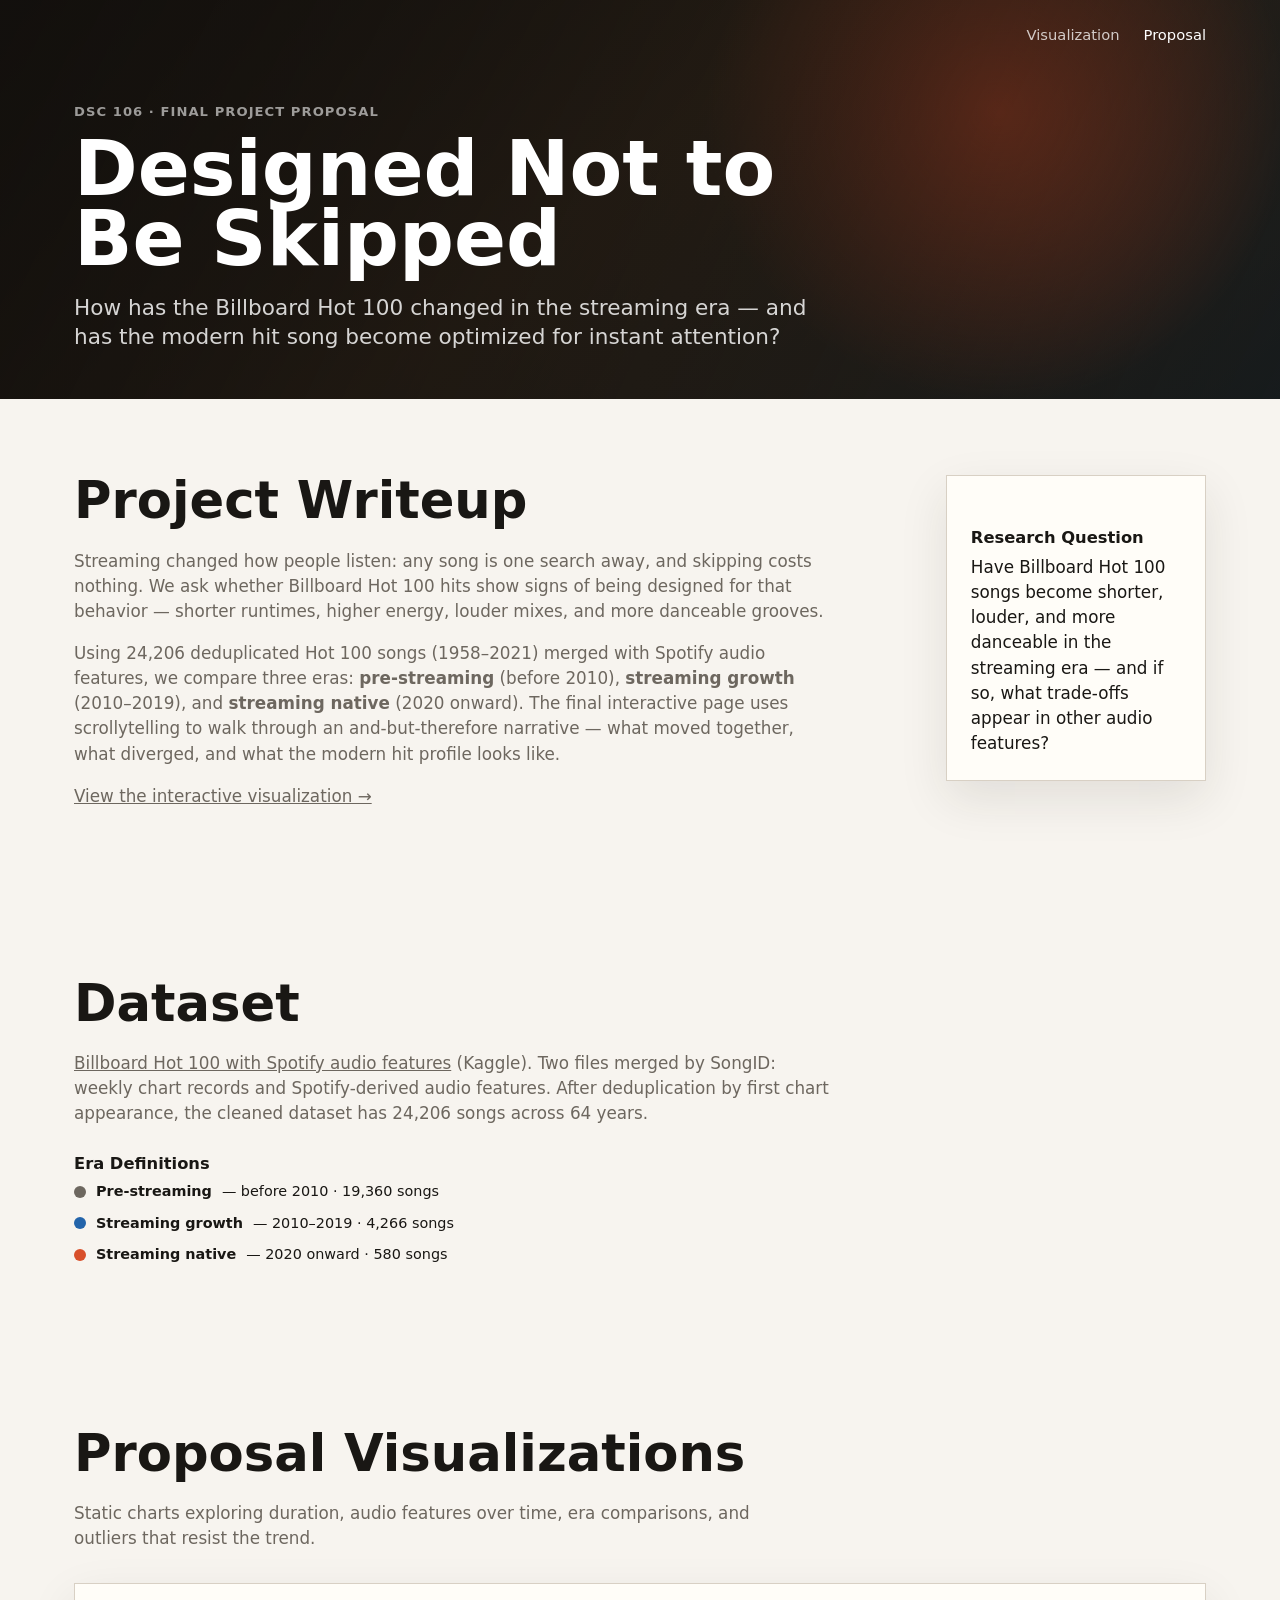
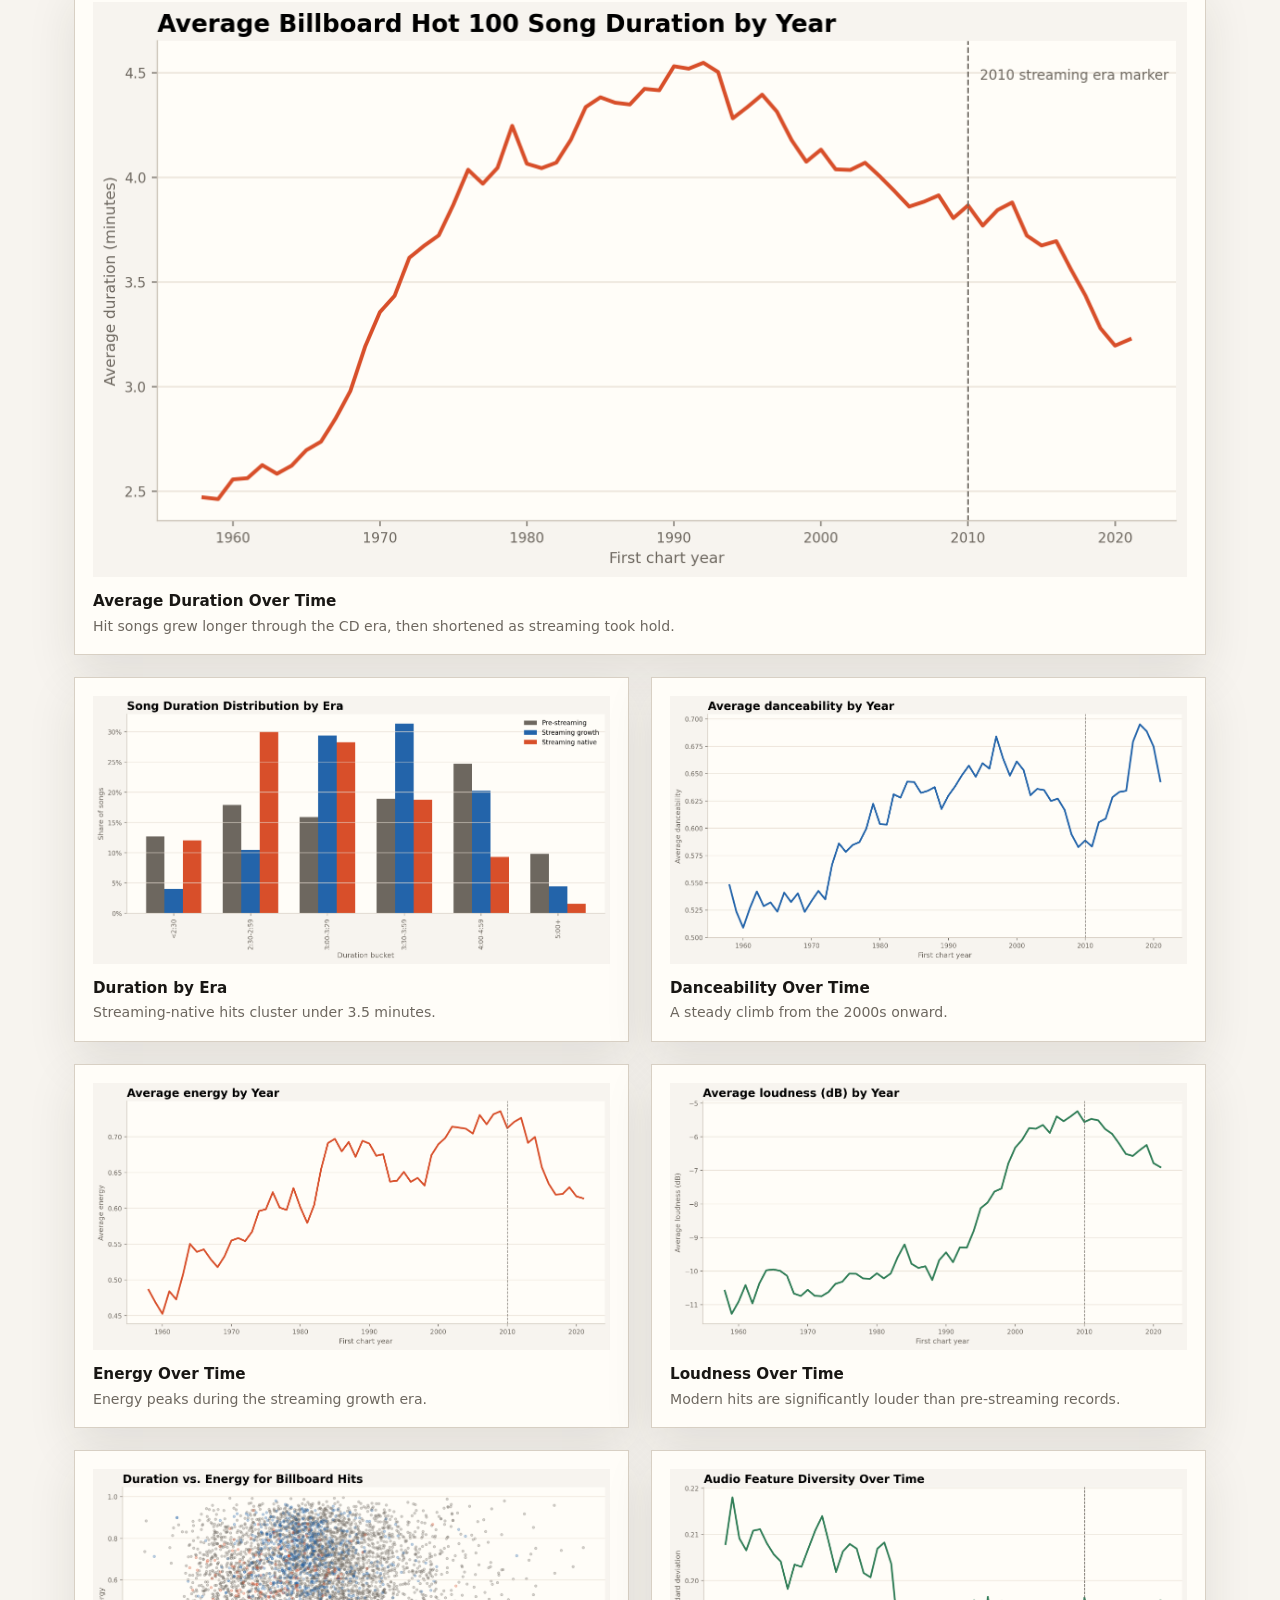
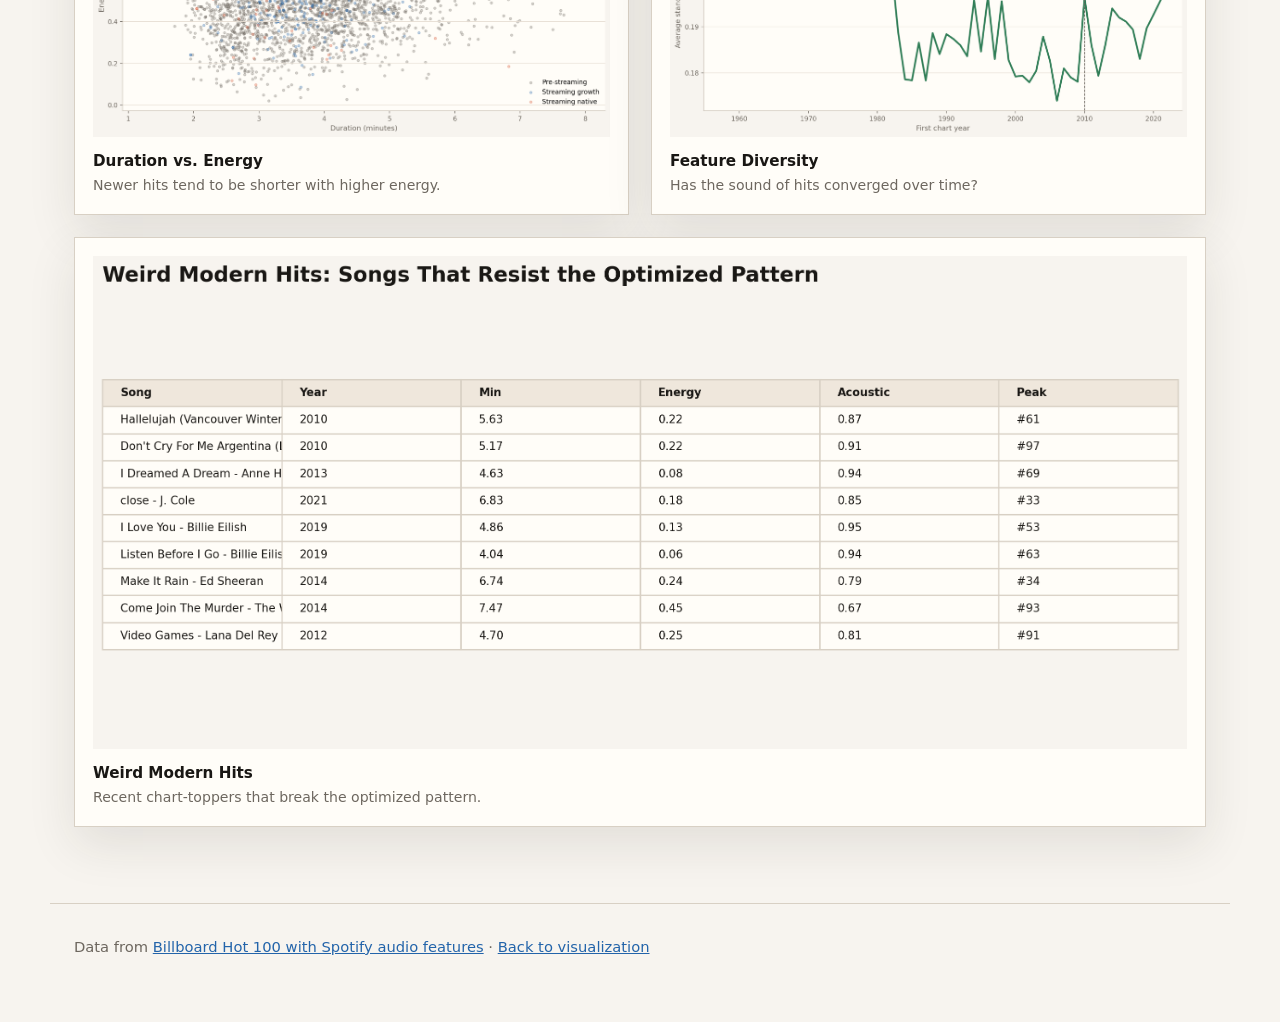
==== proposal.html @ 33136506 "prototype visualization" ====
<!DOCTYPE html>
<html lang="en">
  <head>
    <meta charset="UTF-8" />
    <meta name="viewport" content="width=device-width, initial-scale=1.0" />
    <title>Project Proposal · Designed Not to Be Skipped</title>
    <link rel="stylesheet" href="style.css" />
  </head>
  <body>
    <header class="hero hero-compact">
      <nav>
        <a href="index.html">Visualization</a>
        <a href="proposal.html" class="nav-active">Proposal</a>
      </nav>
      <section class="hero-grid hero-grid-compact">
        <div>
          <p class="eyebrow">DSC 106 · Final Project Proposal</p>
          <h1>Designed Not to Be Skipped</h1>
          <p class="lede">
            How has the Billboard Hot 100 changed in the streaming era — and
            has the modern hit song become optimized for instant attention?
          </p>
        </div>
      </section>
    </header>

    <main>
      <section class="section proposal-section">
        <div class="section-copy">
          <h2>Project Writeup</h2>
          <p>
            Streaming changed how people listen: any song is one search away, and
            skipping costs nothing. We ask whether Billboard Hot 100 hits show
            signs of being designed for that behavior — shorter runtimes, higher
            energy, louder mixes, and more danceable grooves.
          </p>
          <p>
            Using 24,206 deduplicated Hot 100 songs (1958–2021) merged with
            Spotify audio features, we compare three eras:
            <strong>pre-streaming</strong> (before 2010),
            <strong>streaming growth</strong> (2010–2019), and
            <strong>streaming native</strong> (2020 onward). The final
            interactive page uses scrollytelling to walk through an
            and-but-therefore narrative — what moved together, what diverged,
            and what the modern hit profile looks like.
          </p>
          <p>
            <a href="index.html">View the interactive visualization →</a>
          </p>
        </div>

        <aside class="question-box">
          <h3>Research Question</h3>
          <p>
            Have Billboard Hot 100 songs become shorter, louder, and more
            danceable in the streaming era — and if so, what trade-offs appear
            in other audio features?
          </p>
        </aside>
      </section>

      <section class="section proposal-section">
        <div class="section-copy">
          <h2>Dataset</h2>
          <p>
            <a
              href="https://www.kaggle.com/datasets/thedevastator/billboard-hot-100-audio-features"
              >Billboard Hot 100 with Spotify audio features</a
            >
            (Kaggle). Two files merged by SongID: weekly chart records and
            Spotify-derived audio features. After deduplication by first chart
            appearance, the cleaned dataset has 24,206 songs across 64 years.
          </p>

          <h3>Era Definitions</h3>
          <ul class="era-list">
            <li>
              <span class="era-dot pre"></span>
              <strong>Pre-streaming</strong> — before 2010 · 19,360 songs
            </li>
            <li>
              <span class="era-dot growth"></span>
              <strong>Streaming growth</strong> — 2010–2019 · 4,266 songs
            </li>
            <li>
              <span class="era-dot native"></span>
              <strong>Streaming native</strong> — 2020 onward · 580 songs
            </li>
          </ul>
        </div>
      </section>

      <section class="section visual-section">
        <div class="section-intro">
          <h2>Proposal Visualizations</h2>
          <p>
            Static charts exploring duration, audio features over time, era
            comparisons, and outliers that resist the trend.
          </p>
        </div>

        <div class="static-chart-grid">
          <figure class="static-chart wide">
            <img src="charts/01_duration_timeline.png" alt="Average song duration over time" />
            <figcaption>
              <strong>Average Duration Over Time</strong>
              Hit songs grew longer through the CD era, then shortened as streaming took hold.
            </figcaption>
          </figure>

          <figure class="static-chart">
            <img src="charts/02_duration_distribution_by_era.png" alt="Duration distribution by era" />
            <figcaption>
              <strong>Duration by Era</strong>
              Streaming-native hits cluster under 3.5 minutes.
            </figcaption>
          </figure>

          <figure class="static-chart">
            <img src="charts/03_danceability_over_time.png" alt="Danceability over time" />
            <figcaption>
              <strong>Danceability Over Time</strong>
              A steady climb from the 2000s onward.
            </figcaption>
          </figure>

          <figure class="static-chart">
            <img src="charts/04_energy_over_time.png" alt="Energy over time" />
            <figcaption>
              <strong>Energy Over Time</strong>
              Energy peaks during the streaming growth era.
            </figcaption>
          </figure>

          <figure class="static-chart">
            <img src="charts/05_loudness_over_time.png" alt="Loudness over time" />
            <figcaption>
              <strong>Loudness Over Time</strong>
              Modern hits are significantly louder than pre-streaming records.
            </figcaption>
          </figure>

          <figure class="static-chart">
            <img src="charts/06_duration_vs_energy.png" alt="Duration vs energy scatter" />
            <figcaption>
              <strong>Duration vs. Energy</strong>
              Newer hits tend to be shorter with higher energy.
            </figcaption>
          </figure>

          <figure class="static-chart">
            <img src="charts/07_feature_diversity_over_time.png" alt="Feature diversity over time" />
            <figcaption>
              <strong>Feature Diversity</strong>
              Has the sound of hits converged over time?
            </figcaption>
          </figure>

          <figure class="static-chart wide">
            <img src="charts/08_weird_modern_hits_table.png" alt="Outlier modern hits" />
            <figcaption>
              <strong>Weird Modern Hits</strong>
              Recent chart-toppers that break the optimized pattern.
            </figcaption>
          </figure>
        </div>
      </section>
    </main>

    <footer class="site-footer">
      <p>
        Data from
        <a
          href="https://www.kaggle.com/datasets/thedevastator/billboard-hot-100-audio-features"
          >Billboard Hot 100 with Spotify audio features</a
        >
        · <a href="index.html">Back to visualization</a>
      </p>
    </footer>
  </body>
</html>
---- style.css ----
:root {
  --bg: #f7f4ef;
  --ink: #191714;
  --muted: #6d675f;
  --line: #d8d0c4;
  --panel: #fffdf8;
  --accent: #d84f2a;
  --blue: #2364aa;
  --green: #2f7d56;
  --gold: #b57912;
  --shadow: 0 18px 45px rgba(42, 35, 27, 0.1);
}

* {
  box-sizing: border-box;
}

body {
  margin: 0;
  overflow-x: hidden;
  background: var(--bg);
  color: var(--ink);
  font-family: Inter, ui-sans-serif, system-ui, -apple-system, BlinkMacSystemFont,
    "Segoe UI", sans-serif;
  line-height: 1.5;
}

a {
  color: inherit;
}

nav {
  display: flex;
  justify-content: flex-end;
  gap: 24px;
  max-width: 1180px;
  margin: 0 auto 56px;
  padding: 24px 24px 0;
  color: rgba(255, 255, 255, 0.76);
  font-size: 0.92rem;
}

nav a {
  text-decoration: none;
  transition: color 0.15s;
}

nav a:hover,
nav a.nav-active {
  color: white;
}

.hero {
  min-height: 760px;
  color: white;
  background:
    linear-gradient(115deg, rgba(18, 15, 12, 0.92), rgba(18, 15, 12, 0.46)),
    radial-gradient(circle at 78% 28%, rgba(216, 79, 42, 0.82), transparent 28%),
    linear-gradient(140deg, #191714 0%, #443321 47%, #1a252a 100%);
}

.hero-grid {
  display: grid;
  grid-template-columns: minmax(0, 1.25fr) minmax(280px, 0.55fr);
  gap: 48px;
  align-items: end;
  max-width: 1180px;
  margin: 0 auto;
  padding: 0 24px 64px;
}

.hero-grid > *,
.section > *,
.chart-card,
.section-copy {
  min-width: 0;
}

h1,
h2,
h3,
p {
  margin-top: 0;
}

h1 {
  max-width: 860px;
  margin-bottom: 28px;
  font-size: clamp(3.4rem, 8.2vw, 7.7rem);
  line-height: 0.92;
  letter-spacing: 0;
  overflow-wrap: break-word;
}

.lede {
  max-width: 760px;
  margin-bottom: 0;
  color: rgba(255, 255, 255, 0.82);
  font-size: clamp(1.25rem, 2vw, 1.7rem);
  line-height: 1.35;
}

.stat-panel {
  display: grid;
  gap: 18px;
  padding: 24px;
  border: 1px solid rgba(255, 255, 255, 0.18);
  background: rgba(255, 255, 255, 0.08);
  box-shadow: 0 20px 70px rgba(0, 0, 0, 0.22);
  backdrop-filter: blur(14px);
}

.stat-panel div {
  display: grid;
  gap: 2px;
  padding-bottom: 16px;
  border-bottom: 1px solid rgba(255, 255, 255, 0.16);
}

.stat-panel div:last-child {
  padding-bottom: 0;
  border-bottom: 0;
}

.stat-panel strong {
  font-size: 1.65rem;
  line-height: 1;
}

.stat-panel span {
  color: rgba(255, 255, 255, 0.72);
  font-size: 0.9rem;
}

.hero-compact {
  min-height: auto;
}

.hero-grid-compact {
  padding-bottom: 48px;
}

.eyebrow {
  margin-bottom: 12px;
  color: rgba(255, 255, 255, 0.58);
  font-size: 0.82rem;
  font-weight: 600;
  letter-spacing: 0.08em;
  text-transform: uppercase;
}

.hero-compact h1 {
  font-size: clamp(2.6rem, 6vw, 4.8rem);
  margin-bottom: 18px;
}

.hero-compact .lede {
  font-size: clamp(1.05rem, 1.8vw, 1.35rem);
}

.explore-section {
  max-width: 1180px;
  margin: -32px auto 0;
  padding: 0 24px 64px;
  position: relative;
  z-index: 2;
}

/* ── Scrollytelling layout ── */

.scrolly {
  display: grid;
  grid-template-columns: minmax(260px, 0.62fr) minmax(480px, 1.38fr);
  gap: 40px;
  max-width: 1360px;
  margin: -24px auto 0;
  padding: 0 24px 80px;
  position: relative;
  z-index: 2;
}

.scrolly-graphic {
  position: relative;
}

.sticky-inner {
  position: sticky;
  top: 24px;
}

.scrolly-steps {
  display: flex;
  flex-direction: column;
  gap: 0;
  padding: 12vh 0 40vh;
}

.step {
  min-height: 72vh;
  padding: 32px 0 48px;
  opacity: 0.38;
  transition: opacity 0.35s ease;
}

.step.is-active {
  opacity: 1;
}

.step h2 {
  margin-bottom: 16px;
  font-size: clamp(1.6rem, 3vw, 2.4rem);
  line-height: 1.08;
}

.step p {
  max-width: 520px;
  margin: 0;
  color: var(--muted);
  font-size: 1.05rem;
  line-height: 1.55;
}

.step p strong {
  color: var(--ink);
}

.native-profile {
  margin-top: 16px;
}

.ideal-song {
  margin-top: 12px;
  padding: 18px 18px 16px;
  border: 1px solid var(--line);
  background: var(--panel);
  box-shadow: var(--shadow);
  align-self: center;
}

.ideal-title {
  margin: 0 0 4px;
  color: var(--ink);
  font-size: 1.05rem;
  font-weight: 800;
}

.ideal-subtitle,
.ideal-note {
  margin: 0 0 10px;
  color: var(--muted);
  font-size: 0.86rem;
  line-height: 1.35;
}

.ideal-note {
  margin-top: 10px;
  margin-bottom: 0;
}

.ideal-dl {
  margin: 0;
  display: grid;
  grid-template-columns: 1fr;
  gap: 8px;
  font-size: 0.92rem;
}

.ideal-dl > div {
  display: flex;
  justify-content: space-between;
  gap: 8px;
  padding: 10px 12px;
  border: 1px solid rgba(216, 208, 196, 0.75);
  background: rgba(255, 255, 255, 0.7);
}

.ideal-dl dt {
  color: var(--muted);
  font-weight: 700;
}

.ideal-dl dd {
  margin: 0;
  color: var(--ink);
  font-variant-numeric: tabular-nums;
  font-weight: 800;
}

.native-songline strong {
  color: var(--ink);
}

.native-profile-meta {
  margin: 0 0 10px;
  font-size: 0.82rem;
  color: var(--muted);
}

.native-profile-grid {
  display: grid;
  grid-template-columns: repeat(2, minmax(0, 1fr));
  gap: 10px;
}

.era-toggle {
  display: flex;
  flex-wrap: wrap;
  gap: 8px;
  margin-top: 12px;
}

.era-pill {
  padding: 6px 12px;
  border: 1px solid var(--line);
  border-radius: 999px;
  background: white;
  color: var(--muted);
  font: inherit;
  font-size: 0.8rem;
  cursor: pointer;
  transition: background 0.15s, color 0.15s, border-color 0.15s;
}

.era-pill:hover {
  border-color: var(--ink);
  color: var(--ink);
}

.era-pill.active {
  background: var(--ink);
  border-color: var(--ink);
  color: white;
}

.native-card {
  padding: 10px;
  border: 1px solid var(--line);
  background: var(--panel);
}

.native-card h4 {
  margin: 0 0 6px;
  font-size: 0.86rem;
}

.native-rule {
  margin: 0 0 6px;
  font-size: 0.7rem;
  color: var(--muted);
  line-height: 1.3;
}

.native-bar-group {
  display: grid;
  gap: 6px;
  margin-top: 6px;
}

.native-scale-row {
  display: grid;
  grid-template-columns: 1fr;
  gap: 8px;
  align-items: center;
  margin-top: 6px;
}

.native-scale-track {
  display: flex;
  justify-content: space-between;
  gap: 10px;
  font-size: 0.66rem;
  color: var(--muted);
  font-variant-numeric: tabular-nums;
}

.native-scale-label {
  white-space: nowrap;
}

.native-bar-row {
  display: grid;
  grid-template-columns: 1fr;
  gap: 4px;
  align-items: center;
}

.native-bar-label {
  font-size: 0.68rem;
  color: var(--muted);
  line-height: 1.15;
}

.native-bar-track {
  position: relative;
  height: 7px;
  background: #ece5da;
}

.native-bar-track::before,
.native-bar-track::after {
  content: "";
  position: absolute;
  top: -2px;
  height: 11px;
  width: 1px;
  background: rgba(25, 23, 20, 0.18);
}

.native-bar-track::before {
  left: 50%;
}

.native-bar-track::after {
  left: 100%;
}

.native-bar-fill {
  height: 100%;
  background: var(--accent);
}

.native-bar-fill-baseline {
  background: var(--blue);
}

.native-story {
  margin: 10px 0 10px;
}

.native-songline {
  margin: 0 0 4px;
  color: var(--ink);
  font-size: 0.82rem;
  line-height: 1.25;
}

.native-metricline {
  margin: 0;
  color: var(--muted);
  font-size: 0.76rem;
  line-height: 1.35;
}

.native-metric {
  color: var(--ink);
  font-weight: 700;
  font-variant-numeric: tabular-nums;
}

.native-delta {
  margin-left: 6px;
  font-variant-numeric: tabular-nums;
}

.native-play {
  font-size: 0.74rem;
  color: var(--blue);
  text-decoration: none;
}

.native-play:hover {
  text-decoration: underline;
}

.step-link {
  display: inline-block;
  margin-top: 20px;
  color: var(--blue);
  font-size: 0.95rem;
  font-weight: 600;
  text-decoration: none;
}

.step-link:hover {
  text-decoration: underline;
}

.section.profile-section {
  /* Override the default 2-col .section layout: center everything */
  display: block !important;
  padding-top: 76px;
  padding-bottom: 76px;
}

.profile-section .section-copy {
  max-width: 980px;
  margin: 0 auto 18px;
}

.profile-panel {
  display: grid;
  gap: 14px;
  width: 100%;
  max-width: 980px;
  margin: 0 auto;
  grid-template-columns: minmax(0, 1.35fr) minmax(0, 0.65fr);
  align-items: start;
}

#native-profile .native-profile-grid {
  grid-template-columns: repeat(3, minmax(0, 1fr));
}

.profile-panel .step-link {
  margin-top: 8px;
}

.profile-panel .ideal-song {
  margin-top: 0;
}

.viz-body {
  display: grid;
  grid-template-columns: minmax(0, 1fr) minmax(148px, 200px);
  gap: 14px;
  align-items: start;
}

.viz-charts-stack {
  display: flex;
  flex-direction: column;
  gap: 10px;
  min-width: 0;
  padding: 4px 4px 4px 8px;
}

.viz-aside {
  display: flex;
  flex-direction: column;
  gap: 12px;
  padding-left: 14px;
  border-left: 1px solid var(--line);
}

.deeper-section {
  padding-top: 48px;
  border-top: 1px solid var(--line);
}

.proposal-section {
  display: block;
  padding-top: 48px;
  padding-bottom: 48px;
}

.proposal-section .section-copy {
  max-width: 760px;
}

.proposal-section h3 {
  margin-top: 28px;
}

.explore-layout {
  display: grid;
  grid-template-columns: minmax(240px, 0.34fr) minmax(0, 0.66fr);
  gap: 28px;
  align-items: start;
}

.explore-hints {
  padding: 28px 0 0;
}

.explore-hints h2 {
  margin-bottom: 18px;
  font-size: clamp(1.5rem, 2.5vw, 2rem);
}

.explore-hints ul {
  margin: 0 0 28px;
  padding-left: 1.1rem;
  color: var(--muted);
  font-size: 0.95rem;
}

.explore-hints li {
  margin-bottom: 12px;
}

.explore-hints li strong {
  color: var(--ink);
}

.era-legend {
  display: grid;
  gap: 14px;
}

.era-legend-item {
  display: flex;
  align-items: center;
  gap: 12px;
}

.era-legend-item strong {
  display: block;
  font-size: 0.88rem;
}

.era-legend-item span {
  color: var(--muted);
  font-size: 0.8rem;
}

.era-dot {
  flex-shrink: 0;
  width: 12px;
  height: 12px;
  border-radius: 50%;
}

.era-dot.pre {
  background: var(--muted);
}

.era-dot.growth {
  background: var(--blue);
}

.era-dot.native {
  background: var(--accent);
}

.hero-viz-card {
  padding: 16px 18px;
  background: var(--panel);
  border: 1px solid var(--line);
  box-shadow: var(--shadow);
}

.hero-viz-card .chart-heading {
  margin-bottom: 10px;
}

.hero-viz-card .chart-heading h3 {
  font-size: 1.05rem;
  margin-bottom: 2px;
}

.hero-viz-card .chart-heading p {
  margin: 0;
  text-align: left;
  max-width: none;
  font-size: 0.82rem;
}

.feature-pills {
  display: flex;
  flex-wrap: wrap;
  gap: 6px;
  margin-bottom: 10px;
}

.feature-pill,
.profile-feature-pill,
.era-filter {
  padding: 5px 11px;
  border: 1px solid var(--line);
  border-radius: 999px;
  background: white;
  color: var(--muted);
  font: inherit;
  font-size: 0.78rem;
  cursor: pointer;
  transition: background 0.15s, color 0.15s, border-color 0.15s;
}

.feature-pill:hover,
.profile-feature-pill:hover,
.era-filter:hover {
  border-color: var(--ink);
  color: var(--ink);
}

.feature-pill.active {
  background: var(--ink);
  border-color: var(--ink);
  color: white;
}

.profile-feature-pill.active {
  background: var(--ink);
  border-color: var(--ink);
  color: white;
}

.era-filter.active {
  background: var(--blue);
  border-color: var(--blue);
  color: white;
}

.chart-hero {
  width: 100%;
  height: 168px;
  min-height: 168px;
  overflow: hidden;
}

.chart-sparkline {
  width: 100%;
  height: 200px;
  min-height: 200px;
}

.chart-hero svg,
.chart-sparkline svg {
  display: block;
  overflow: visible;
}

.axis-label-y {
  font-size: 10px;
  fill: var(--muted);
}

.viz-caption {
  margin: 0;
  padding-top: 0;
  border-top: 0;
  color: var(--muted);
  font-size: 0.76rem;
  line-height: 1.45;
}

.era-legend-compact {
  display: flex;
  flex-direction: column;
  gap: 8px;
  margin-top: 0;
  padding-top: 12px;
  border-top: 1px solid var(--line);
}

.era-legend-compact .era-legend-item {
  gap: 8px;
}

.era-legend-compact .era-legend-item span {
  font-size: 0.68rem;
  line-height: 1.3;
  white-space: normal;
}

.section-intro {
  max-width: 680px;
  margin-bottom: 32px;
}

.section-intro p {
  color: var(--muted);
  font-size: 1.05rem;
}

.era-filter-row {
  display: flex;
  flex-wrap: wrap;
  gap: 8px;
  margin: -4px 0 8px;
}

.era-list {
  margin: 0;
  padding: 0;
  list-style: none;
  font-size: 0.9rem;
}

.era-list li {
  display: flex;
  align-items: center;
  gap: 10px;
  margin-bottom: 10px;
  color: var(--ink);
}

.static-chart-grid {
  display: grid;
  grid-template-columns: repeat(2, minmax(0, 1fr));
  gap: 22px;
  margin-top: 32px;
}

.static-chart {
  margin: 0;
  padding: 18px;
  background: var(--panel);
  border: 1px solid var(--line);
  box-shadow: var(--shadow);
}

.static-chart.wide {
  grid-column: 1 / -1;
}

.static-chart img {
  display: block;
  width: 100%;
  height: auto;
}

.static-chart figcaption {
  margin-top: 14px;
  color: var(--muted);
  font-size: 0.88rem;
  line-height: 1.4;
}

.static-chart figcaption strong {
  display: block;
  margin-bottom: 4px;
  color: var(--ink);
  font-size: 0.95rem;
}

.site-footer {
  max-width: 1180px;
  margin: 0 auto;
  padding: 32px 24px 64px;
  border-top: 1px solid var(--line);
  color: var(--muted);
  font-size: 0.92rem;
}

.site-footer p {
  margin: 0;
}

.site-footer a {
  color: var(--blue);
}

.section {
  display: grid;
  grid-template-columns: minmax(0, 0.76fr) minmax(240px, 0.24fr);
  gap: 48px;
  max-width: 1180px;
  margin: 0 auto;
  padding: 76px 24px;
}

.visual-section {
  display: block;
}

.section-copy {
  max-width: 820px;
}

h2 {
  margin-bottom: 22px;
  font-size: clamp(2rem, 4vw, 3.4rem);
  line-height: 1;
  letter-spacing: 0;
}

h3 {
  margin-bottom: 7px;
  font-size: 1.02rem;
  line-height: 1.2;
}

.section p {
  color: var(--muted);
  font-size: 1.05rem;
}

.question-box {
  align-self: start;
  padding: 24px;
  background: var(--panel);
  border: 1px solid var(--line);
  box-shadow: var(--shadow);
}

.question-box p {
  margin-bottom: 0;
  color: var(--ink);
}

.chart-grid {
  display: grid;
  grid-template-columns: repeat(2, minmax(0, 1fr));
  gap: 22px;
  margin-top: 32px;
}

.chart-card {
  min-width: 0;
  padding: 22px;
  background: var(--panel);
  border: 1px solid var(--line);
  box-shadow: var(--shadow);
}

.chart-card.wide {
  grid-column: 1 / -1;
}

.chart-heading {
  display: flex;
  justify-content: space-between;
  gap: 24px;
  margin-bottom: 16px;
}

.chart-heading p {
  max-width: 310px;
  margin-bottom: 0;
  color: var(--muted);
  font-size: 0.9rem;
  text-align: right;
}

.chart {
  width: 100%;
  min-height: 320px;
}

.control-row {
  display: flex;
  align-items: center;
  gap: 10px;
  margin: -4px 0 8px;
  color: var(--muted);
  font-size: 0.88rem;
}

select {
  padding: 6px 10px;
  border: 1px solid var(--line);
  border-radius: 4px;
  background: white;
  color: var(--ink);
  font: inherit;
}

.axis text {
  fill: var(--muted);
  font-size: 11px;
}

.axis path,
.axis line {
  stroke: #c9c0b4;
}

.grid line {
  stroke: #eee7dd;
}

.annotation {
  fill: var(--muted);
  font-size: 12px;
}

.outlier-list {
  display: grid;
  grid-template-columns: repeat(3, minmax(0, 1fr));
  gap: 12px;
}

.outlier {
  min-height: 132px;
  padding: 16px;
  border: 1px solid var(--line);
  background: #faf7f0;
}

.outlier strong {
  display: block;
  margin-bottom: 4px;
  font-size: 0.98rem;
  line-height: 1.25;
}

.outlier span {
  display: block;
  color: var(--muted);
  font-size: 0.86rem;
}

.outlier dl {
  display: grid;
  grid-template-columns: repeat(2, minmax(0, 1fr));
  gap: 4px 10px;
  margin: 14px 0 0;
  font-size: 0.78rem;
}

.outlier dt {
  color: var(--muted);
}

.outlier dd {
  margin: 0;
  text-align: right;
}

#tooltip {
  position: fixed;
  z-index: 20;
  max-width: 260px;
  padding: 10px 12px;
  pointer-events: none;
  opacity: 0;
  color: white;
  background: rgba(25, 23, 20, 0.94);
  font-size: 0.84rem;
  box-shadow: 0 12px 30px rgba(0, 0, 0, 0.18);
}

@media (max-width: 860px) {
  nav {
    justify-content: flex-start;
    margin-bottom: 52px;
  }

  .hero-grid,
  .section,
  .chart-grid,
  .explore-layout,
  .static-chart-grid,
  .scrolly {
    grid-template-columns: 1fr;
  }

  .profile-section {
    display: block;
  }

  .profile-panel {
    grid-template-columns: 1fr;
  }

  .viz-body {
    grid-template-columns: 1fr;
  }

  .viz-aside {
    padding-left: 0;
    border-left: 0;
    padding-top: 12px;
    border-top: 1px solid var(--line);
  }

  .chart-hero {
    height: 180px;
    min-height: 180px;
  }

  .chart-sparkline {
    height: 220px;
    min-height: 220px;
  }

  .era-legend-compact {
    flex-direction: row;
    flex-wrap: wrap;
    gap: 12px;
    padding-top: 0;
    border-top: 0;
  }

  .scrolly {
    margin-top: 0;
    padding-top: 32px;
  }

  .sticky-inner {
    position: relative;
    top: auto;
  }

  .scrolly-steps {
    padding: 0 0 24vh;
  }

  .step {
    min-height: auto;
    padding: 28px 0;
  }

  .native-profile-grid {
    grid-template-columns: 1fr;
  }

  .ideal-dl {
    grid-template-columns: 1fr;
  }

  .explore-section {
    margin-top: 0;
    padding-top: 32px;
  }

  .explore-hints {
    padding-top: 0;
  }

  .static-chart.wide {
    grid-column: auto;
  }

  .hero-grid {
    padding-bottom: 52px;
  }

  .chart-card.wide {
    grid-column: auto;
  }

  .chart-heading {
    display: block;
  }

  .chart-heading p {
    text-align: left;
  }

  .outlier-list {
    grid-template-columns: 1fr;
  }
}

@media (max-width: 520px) {
  nav {
    gap: 18px;
    padding-inline: 20px;
    font-size: 0.86rem;
  }

  .hero:not(.hero-compact) {
    min-height: 760px;
  }

  .hero-grid,
  .section {
    padding-inline: 20px;
  }

  h1 {
    font-size: clamp(2.45rem, 12vw, 3.1rem);
    line-height: 0.96;
    max-width: calc(100vw - 40px);
  }

  .lede {
    font-size: 1.14rem;
  }

  .stat-panel,
  .question-box,
  .chart-card {
    width: 100%;
    max-width: calc(100vw - 40px);
  }

  .section {
    gap: 28px;
    padding-block: 58px;
  }

  .section p {
    font-size: 1rem;
  }

  .chart {
    min-height: 280px;
  }
}
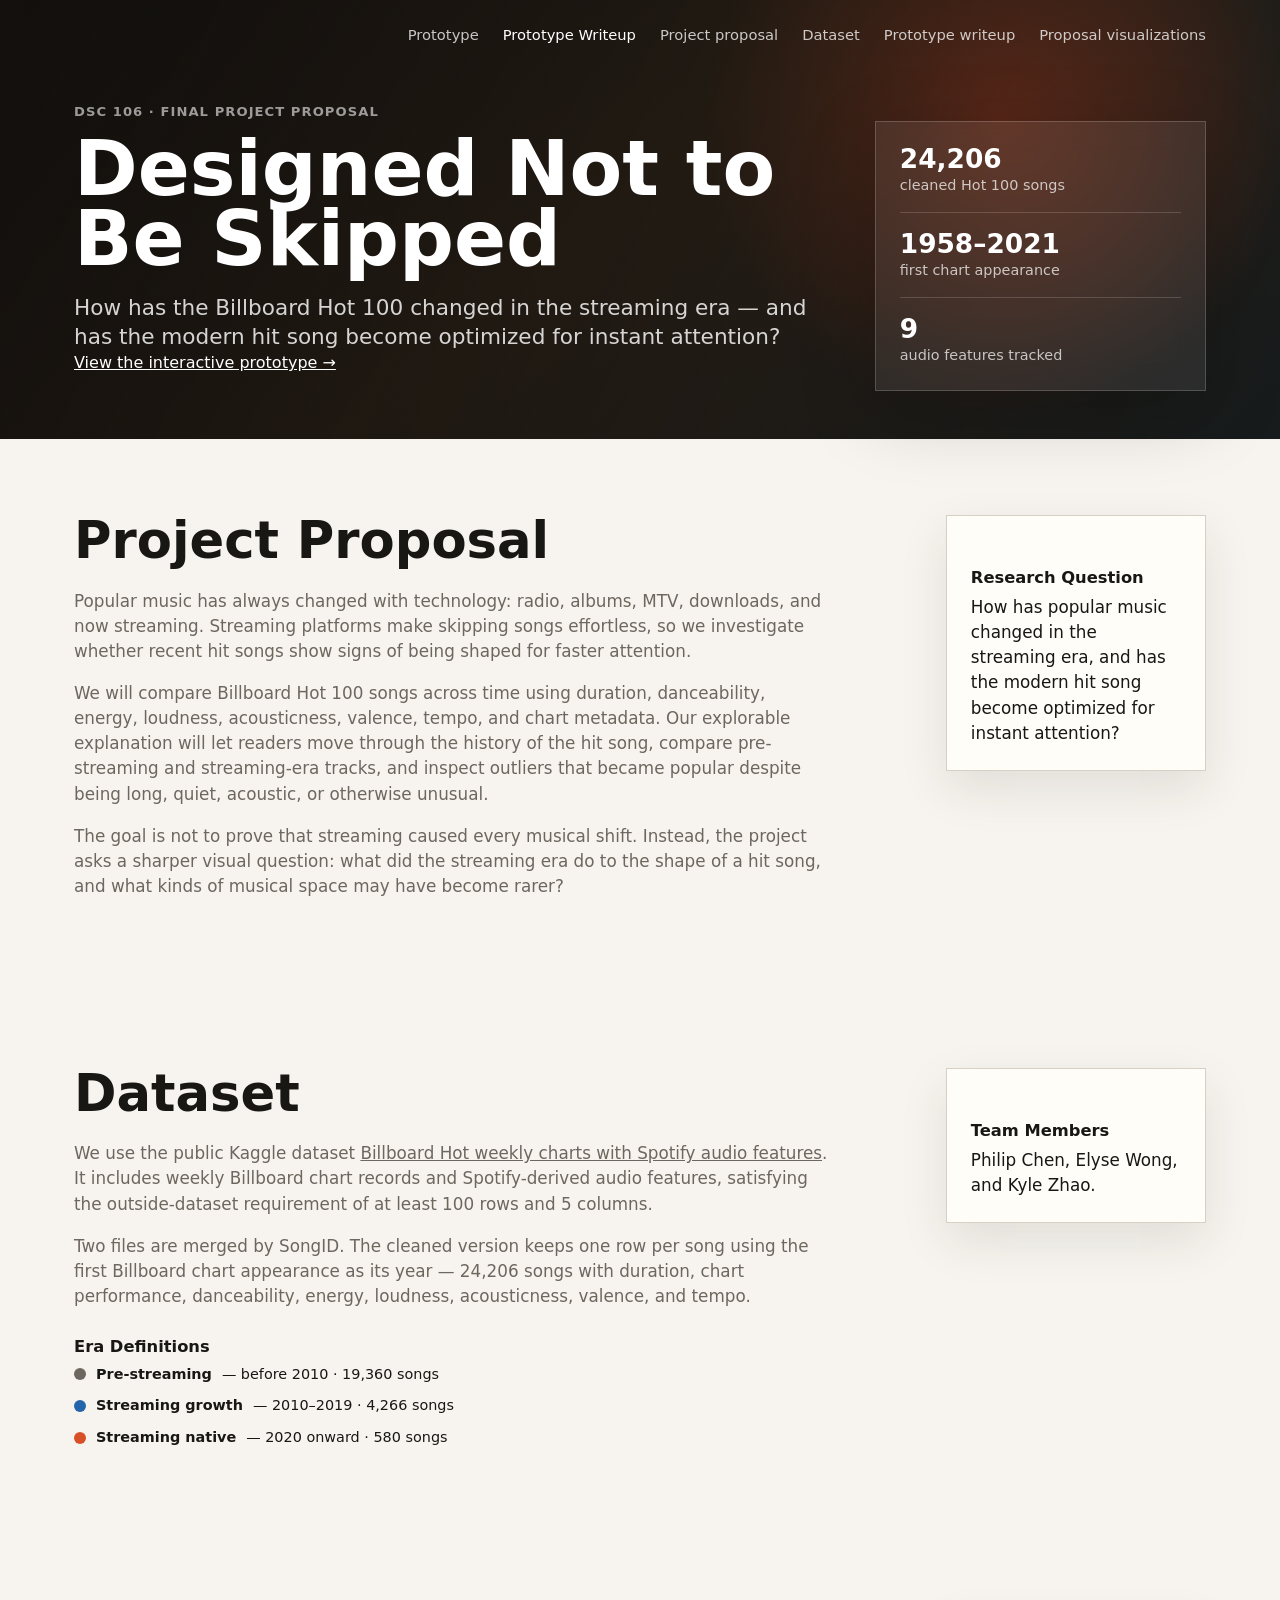
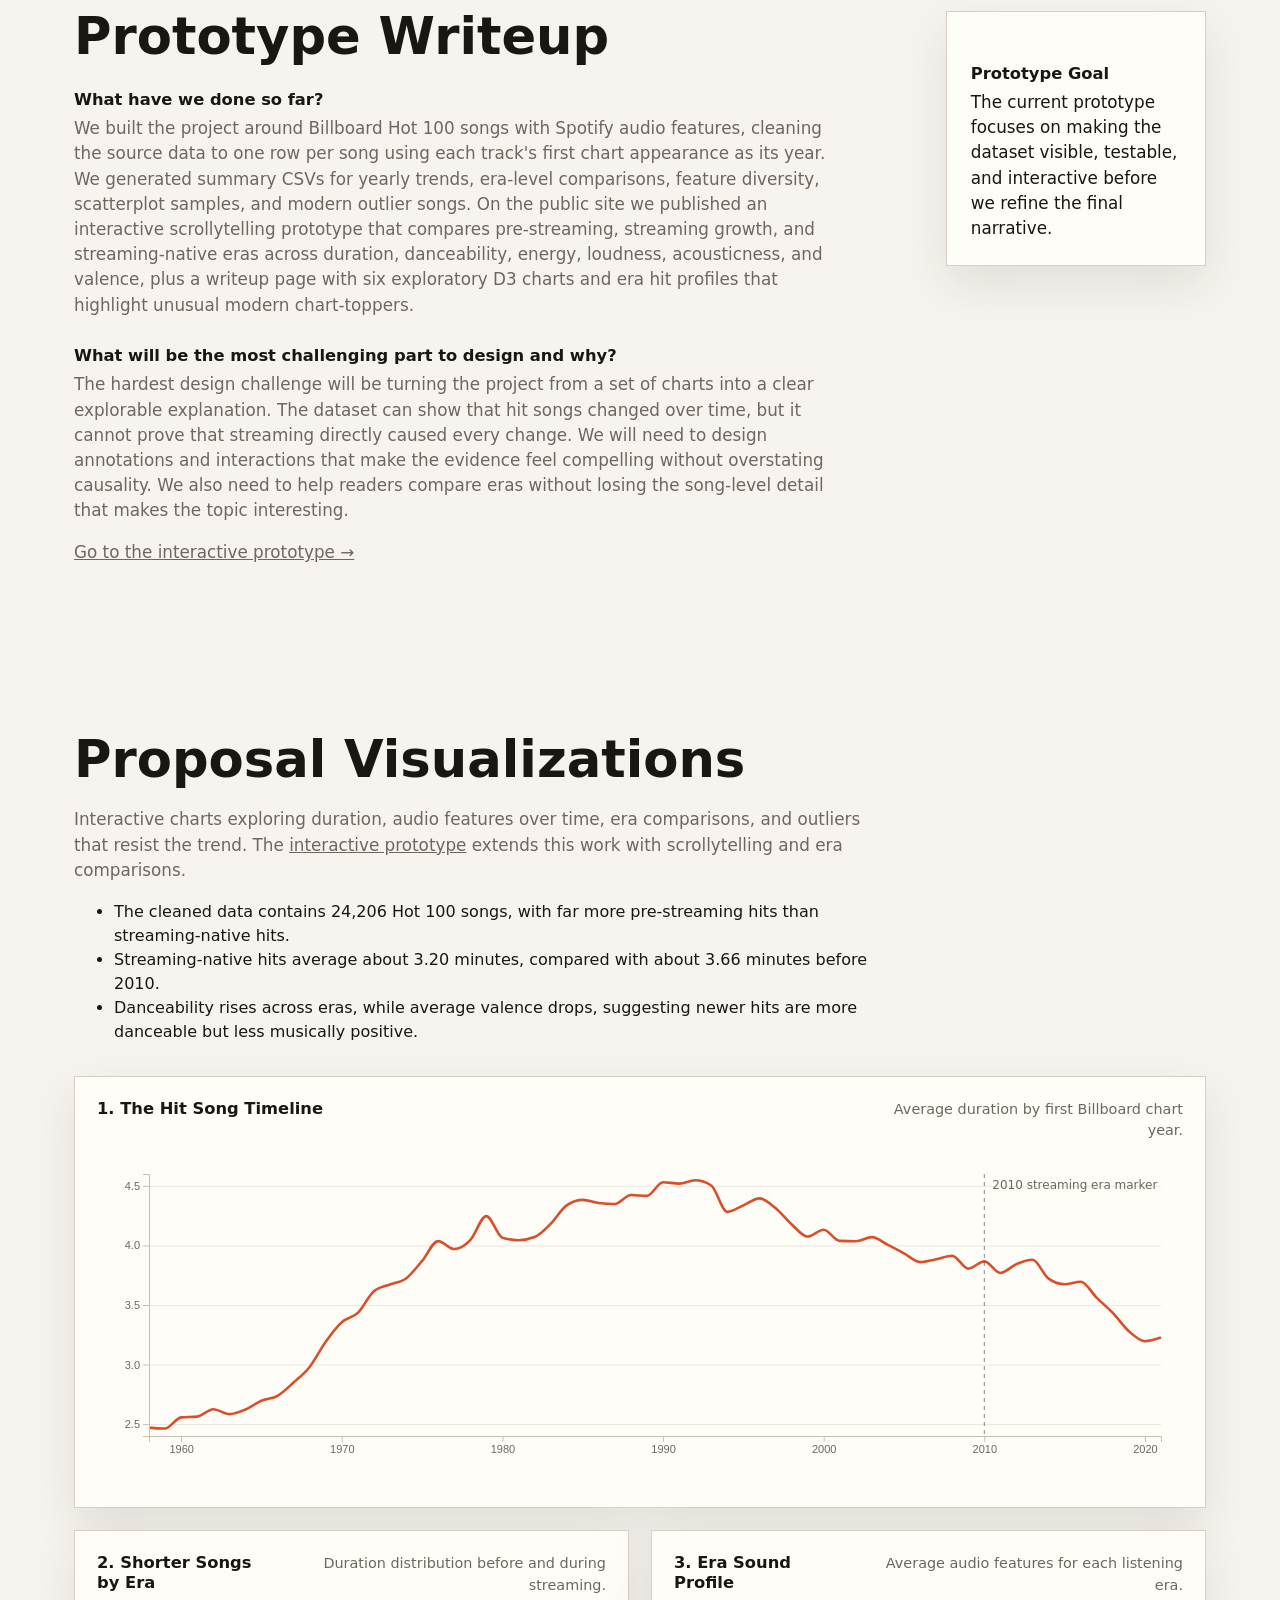
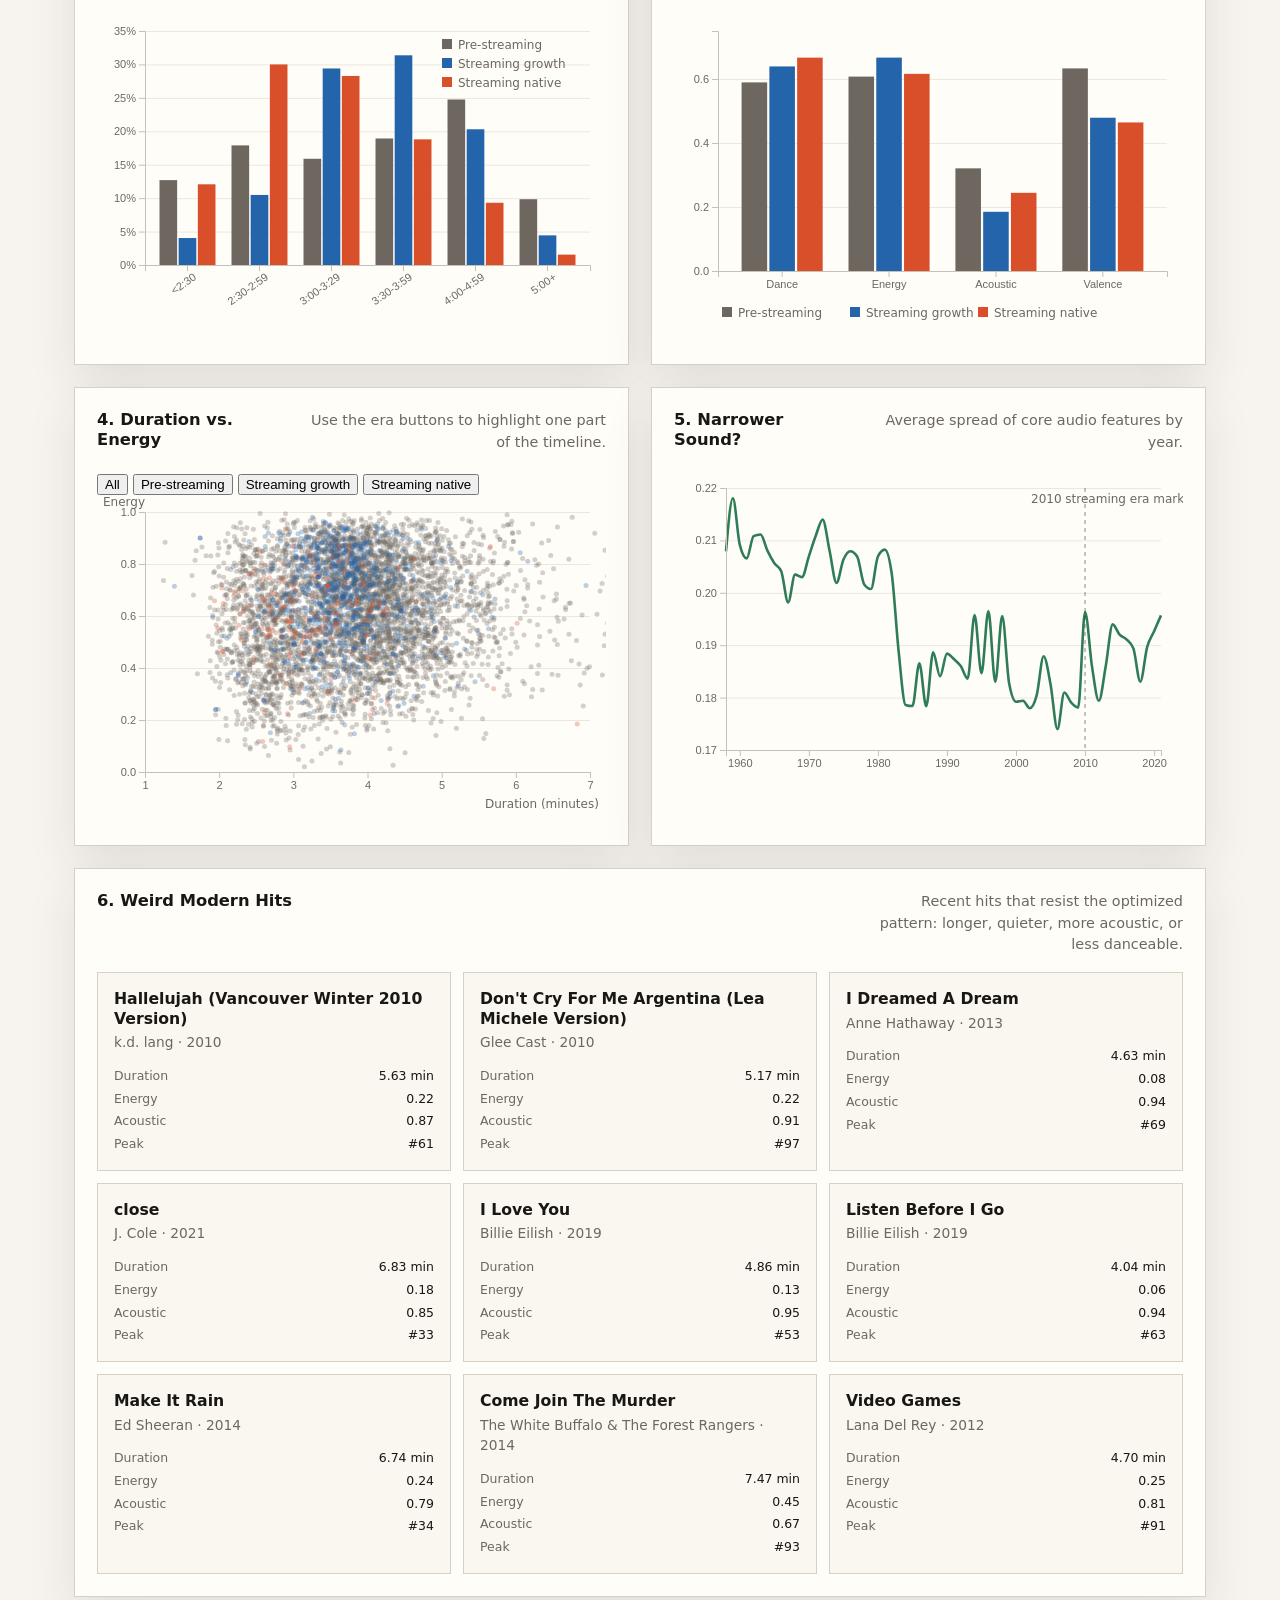
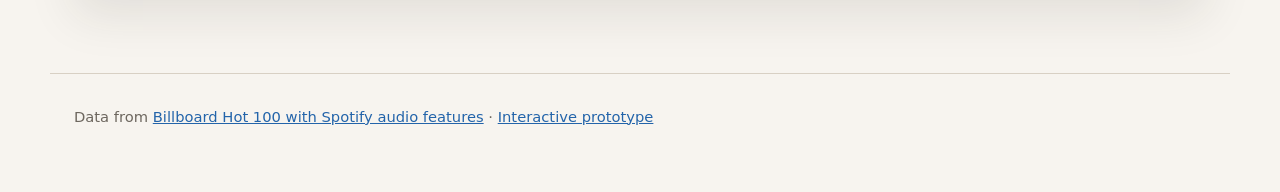
==== commit edb2d6c3: "Prototype and writeup" ====
--- a/proposal.html
+++ b/proposal.html
@@ -5,71 +5,96 @@
     <meta name="viewport" content="width=device-width, initial-scale=1.0" />
     <title>Project Proposal · Designed Not to Be Skipped</title>
     <link rel="stylesheet" href="style.css" />
+    <script src="vendor/d3.min.js"></script>
   </head>
   <body>
     <header class="hero hero-compact">
       <nav>
-        <a href="index.html">Visualization</a>
-        <a href="proposal.html" class="nav-active">Proposal</a>
+        <a href="index.html">Prototype</a>
+        <a href="proposal.html" class="nav-active">Prototype Writeup</a>
+        <a href="#proposal">Project proposal</a>
+        <a href="#dataset">Dataset</a>
+        <a href="#writeup">Prototype writeup</a>
+        <a href="#charts">Proposal visualizations</a>
       </nav>
       <section class="hero-grid hero-grid-compact">
         <div>
           <p class="eyebrow">DSC 106 · Final Project Proposal</p>
           <h1>Designed Not to Be Skipped</h1>
           <p class="lede">
-            How has the Billboard Hot 100 changed in the streaming era — and
-            has the modern hit song become optimized for instant attention?
-          </p>
+            How has the Billboard Hot 100 changed in the streaming era — and has
+            the modern hit song become optimized for instant attention?
+          </p>
+          <p><a href="index.html">View the interactive prototype →</a></p>
+        </div>
+        <div class="stat-panel" aria-label="Dataset summary">
+          <div>
+            <strong>24,206</strong>
+            <span>cleaned Hot 100 songs</span>
+          </div>
+          <div>
+            <strong>1958–2021</strong>
+            <span>first chart appearance</span>
+          </div>
+          <div>
+            <strong>9</strong>
+            <span>audio features tracked</span>
+          </div>
         </div>
       </section>
     </header>
 
     <main>
-      <section class="section proposal-section">
-        <div class="section-copy">
-          <h2>Project Writeup</h2>
-          <p>
-            Streaming changed how people listen: any song is one search away, and
-            skipping costs nothing. We ask whether Billboard Hot 100 hits show
-            signs of being designed for that behavior — shorter runtimes, higher
-            energy, louder mixes, and more danceable grooves.
-          </p>
-          <p>
-            Using 24,206 deduplicated Hot 100 songs (1958–2021) merged with
-            Spotify audio features, we compare three eras:
-            <strong>pre-streaming</strong> (before 2010),
-            <strong>streaming growth</strong> (2010–2019), and
-            <strong>streaming native</strong> (2020 onward). The final
-            interactive page uses scrollytelling to walk through an
-            and-but-therefore narrative — what moved together, what diverged,
-            and what the modern hit profile looks like.
-          </p>
-          <p>
-            <a href="index.html">View the interactive visualization →</a>
-          </p>
-        </div>
-
+      <section id="proposal" class="section proposal-section">
+        <div class="section-copy">
+          <h2>Project Proposal</h2>
+          <p>
+            Popular music has always changed with technology: radio, albums, MTV,
+            downloads, and now streaming. Streaming platforms make skipping songs
+            effortless, so we investigate whether recent hit songs show signs of
+            being shaped for faster attention.
+          </p>
+          <p>
+            We will compare Billboard Hot 100 songs across time using duration,
+            danceability, energy, loudness, acousticness, valence, tempo, and
+            chart metadata. Our explorable explanation will let readers move
+            through the history of the hit song, compare pre-streaming and
+            streaming-era tracks, and inspect outliers that became popular
+            despite being long, quiet, acoustic, or otherwise unusual.
+          </p>
+          <p>
+            The goal is not to prove that streaming caused every musical shift.
+            Instead, the project asks a sharper visual question: what did the
+            streaming era do to the shape of a hit song, and what kinds of musical
+            space may have become rarer?
+          </p>
+        </div>
         <aside class="question-box">
           <h3>Research Question</h3>
           <p>
-            Have Billboard Hot 100 songs become shorter, louder, and more
-            danceable in the streaming era — and if so, what trade-offs appear
-            in other audio features?
+            How has popular music changed in the streaming era, and has the
+            modern hit song become optimized for instant attention?
           </p>
         </aside>
       </section>
 
-      <section class="section proposal-section">
+      <section id="dataset" class="section proposal-section">
         <div class="section-copy">
           <h2>Dataset</h2>
           <p>
+            We use the public Kaggle dataset
             <a
               href="https://www.kaggle.com/datasets/thedevastator/billboard-hot-100-audio-features"
-              >Billboard Hot 100 with Spotify audio features</a
-            >
-            (Kaggle). Two files merged by SongID: weekly chart records and
-            Spotify-derived audio features. After deduplication by first chart
-            appearance, the cleaned dataset has 24,206 songs across 64 years.
+              >Billboard Hot weekly charts with Spotify audio features</a
+            >. It includes weekly Billboard chart records and Spotify-derived audio
+            features, satisfying the outside-dataset requirement of at least 100
+            rows and 5 columns.
+          </p>
+          <p>
+            Two files are merged by SongID. The cleaned version keeps one row per
+            song using the first Billboard chart appearance as its year — 24,206
+            songs with duration, chart performance, danceability, energy,
+            loudness, acousticness, valence, and tempo.
           </p>
 
           <h3>Era Definitions</h3>
@@ -88,81 +113,136 @@
             </li>
           </ul>
         </div>
-      </section>
-
-      <section class="section visual-section">
-        <div class="section-intro">
+        <aside class="question-box" id="team">
+          <h3>Team Members</h3>
+          <p>Philip Chen, Elyse Wong, and Kyle Zhao.</p>
+        </aside>
+      </section>
+
+      <section id="writeup" class="section proposal-section">
+        <div class="section-copy">
+          <h2>Prototype Writeup</h2>
+          <article class="writeup-block">
+            <h3>What have we done so far?</h3>
+            <p>
+              We built the project around Billboard Hot 100 songs with Spotify
+              audio features, cleaning the source data to one row per song using
+              each track's first chart appearance as its year. We generated summary
+              CSVs for yearly trends, era-level comparisons, feature diversity,
+              scatterplot samples, and modern outlier songs. On the public site we
+              published an interactive scrollytelling prototype that compares
+              pre-streaming, streaming growth, and streaming-native eras across
+              duration, danceability, energy, loudness, acousticness, and valence,
+              plus a writeup page with six exploratory D3 charts and era hit
+              profiles that highlight unusual modern chart-toppers.
+            </p>
+          </article>
+          <article class="writeup-block">
+            <h3>What will be the most challenging part to design and why?</h3>
+            <p>
+              The hardest design challenge will be turning the project from a set
+              of charts into a clear explorable explanation. The dataset can show
+              that hit songs changed over time, but it cannot prove that streaming
+              directly caused every change. We will need to design annotations and
+              interactions that make the evidence feel compelling without
+              overstating causality. We also need to help readers compare eras
+              without losing the song-level detail that makes the topic
+              interesting.
+            </p>
+          </article>
+          <p><a href="index.html">Go to the interactive prototype →</a></p>
+        </div>
+        <aside class="question-box">
+          <h3>Prototype Goal</h3>
+          <p>
+            The current prototype focuses on making the dataset visible, testable,
+            and interactive before we refine the final narrative.
+          </p>
+        </aside>
+      </section>
+
+      <section id="charts" class="section visual-section">
+        <div class="section-copy">
           <h2>Proposal Visualizations</h2>
           <p>
-            Static charts exploring duration, audio features over time, era
-            comparisons, and outliers that resist the trend.
-          </p>
-        </div>
-
-        <div class="static-chart-grid">
-          <figure class="static-chart wide">
-            <img src="charts/01_duration_timeline.png" alt="Average song duration over time" />
-            <figcaption>
-              <strong>Average Duration Over Time</strong>
-              Hit songs grew longer through the CD era, then shortened as streaming took hold.
-            </figcaption>
-          </figure>
-
-          <figure class="static-chart">
-            <img src="charts/02_duration_distribution_by_era.png" alt="Duration distribution by era" />
-            <figcaption>
-              <strong>Duration by Era</strong>
-              Streaming-native hits cluster under 3.5 minutes.
-            </figcaption>
-          </figure>
-
-          <figure class="static-chart">
-            <img src="charts/03_danceability_over_time.png" alt="Danceability over time" />
-            <figcaption>
-              <strong>Danceability Over Time</strong>
-              A steady climb from the 2000s onward.
-            </figcaption>
-          </figure>
-
-          <figure class="static-chart">
-            <img src="charts/04_energy_over_time.png" alt="Energy over time" />
-            <figcaption>
-              <strong>Energy Over Time</strong>
-              Energy peaks during the streaming growth era.
-            </figcaption>
-          </figure>
-
-          <figure class="static-chart">
-            <img src="charts/05_loudness_over_time.png" alt="Loudness over time" />
-            <figcaption>
-              <strong>Loudness Over Time</strong>
-              Modern hits are significantly louder than pre-streaming records.
-            </figcaption>
-          </figure>
-
-          <figure class="static-chart">
-            <img src="charts/06_duration_vs_energy.png" alt="Duration vs energy scatter" />
-            <figcaption>
-              <strong>Duration vs. Energy</strong>
-              Newer hits tend to be shorter with higher energy.
-            </figcaption>
-          </figure>
-
-          <figure class="static-chart">
-            <img src="charts/07_feature_diversity_over_time.png" alt="Feature diversity over time" />
-            <figcaption>
-              <strong>Feature Diversity</strong>
-              Has the sound of hits converged over time?
-            </figcaption>
-          </figure>
-
-          <figure class="static-chart wide">
-            <img src="charts/08_weird_modern_hits_table.png" alt="Outlier modern hits" />
-            <figcaption>
-              <strong>Weird Modern Hits</strong>
-              Recent chart-toppers that break the optimized pattern.
-            </figcaption>
-          </figure>
+            Interactive charts exploring duration, audio features over time, era
+            comparisons, and outliers that resist the trend. The
+            <a href="index.html">interactive prototype</a> extends this work with
+            scrollytelling and era comparisons.
+          </p>
+          <ul class="takeaways">
+            <li>
+              The cleaned data contains 24,206 Hot 100 songs, with far more
+              pre-streaming hits than streaming-native hits.
+            </li>
+            <li>
+              Streaming-native hits average about 3.20 minutes, compared with
+              about 3.66 minutes before 2010.
+            </li>
+            <li>
+              Danceability rises across eras, while average valence drops,
+              suggesting newer hits are more danceable but less musically positive.
+            </li>
+          </ul>
+        </div>
+
+        <div class="chart-grid">
+          <article class="chart-card wide">
+            <div class="chart-heading">
+              <h3>1. The Hit Song Timeline</h3>
+              <p>Average duration by first Billboard chart year.</p>
+            </div>
+            <div id="duration-line" class="chart"></div>
+          </article>
+
+          <article class="chart-card">
+            <div class="chart-heading">
+              <h3>2. Shorter Songs by Era</h3>
+              <p>Duration distribution before and during streaming.</p>
+            </div>
+            <div id="duration-bars" class="chart"></div>
+          </article>
+
+          <article class="chart-card">
+            <div class="chart-heading">
+              <h3>3. Era Sound Profile</h3>
+              <p>Average audio features for each listening era.</p>
+            </div>
+            <div id="era-profile" class="chart"></div>
+          </article>
+
+          <article class="chart-card">
+            <div class="chart-heading">
+              <h3>4. Duration vs. Energy</h3>
+              <p>Use the era buttons to highlight one part of the timeline.</p>
+            </div>
+            <div class="era-controls" aria-label="Filter scatterplot by era">
+              <button type="button" data-era="All" aria-pressed="true">All</button>
+              <button type="button" data-era="Pre-streaming">Pre-streaming</button>
+              <button type="button" data-era="Streaming growth">Streaming growth</button>
+              <button type="button" data-era="Streaming native">Streaming native</button>
+            </div>
+            <div id="scatter" class="chart"></div>
+          </article>
+
+          <article class="chart-card">
+            <div class="chart-heading">
+              <h3>5. Narrower Sound?</h3>
+              <p>Average spread of core audio features by year.</p>
+            </div>
+            <div id="diversity-line" class="chart"></div>
+          </article>
+
+          <article class="chart-card wide">
+            <div class="chart-heading">
+              <h3>6. Weird Modern Hits</h3>
+              <p>
+                Recent hits that resist the optimized pattern: longer, quieter,
+                more acoustic, or less danceable.
+              </p>
+            </div>
+            <div id="outliers" class="outlier-list"></div>
+          </article>
         </div>
       </section>
     </main>
@@ -174,8 +254,11 @@
           href="https://www.kaggle.com/datasets/thedevastator/billboard-hot-100-audio-features"
           >Billboard Hot 100 with Spotify audio features</a
         >
-        · <a href="index.html">Back to visualization</a>
+        · <a href="index.html">Interactive prototype</a>
       </p>
     </footer>
+
+    <div id="tooltip" role="status" aria-live="polite"></div>
+    <script src="script-writeup.js"></script>
   </body>
 </html>
--- a/style.css
+++ b/style.css
@@ -31,8 +31,9 @@
 
 nav {
   display: flex;
+  flex-wrap: wrap;
   justify-content: flex-end;
-  gap: 24px;
+  gap: 16px 24px;
   max-width: 1180px;
   margin: 0 auto 56px;
   padding: 24px 24px 0;
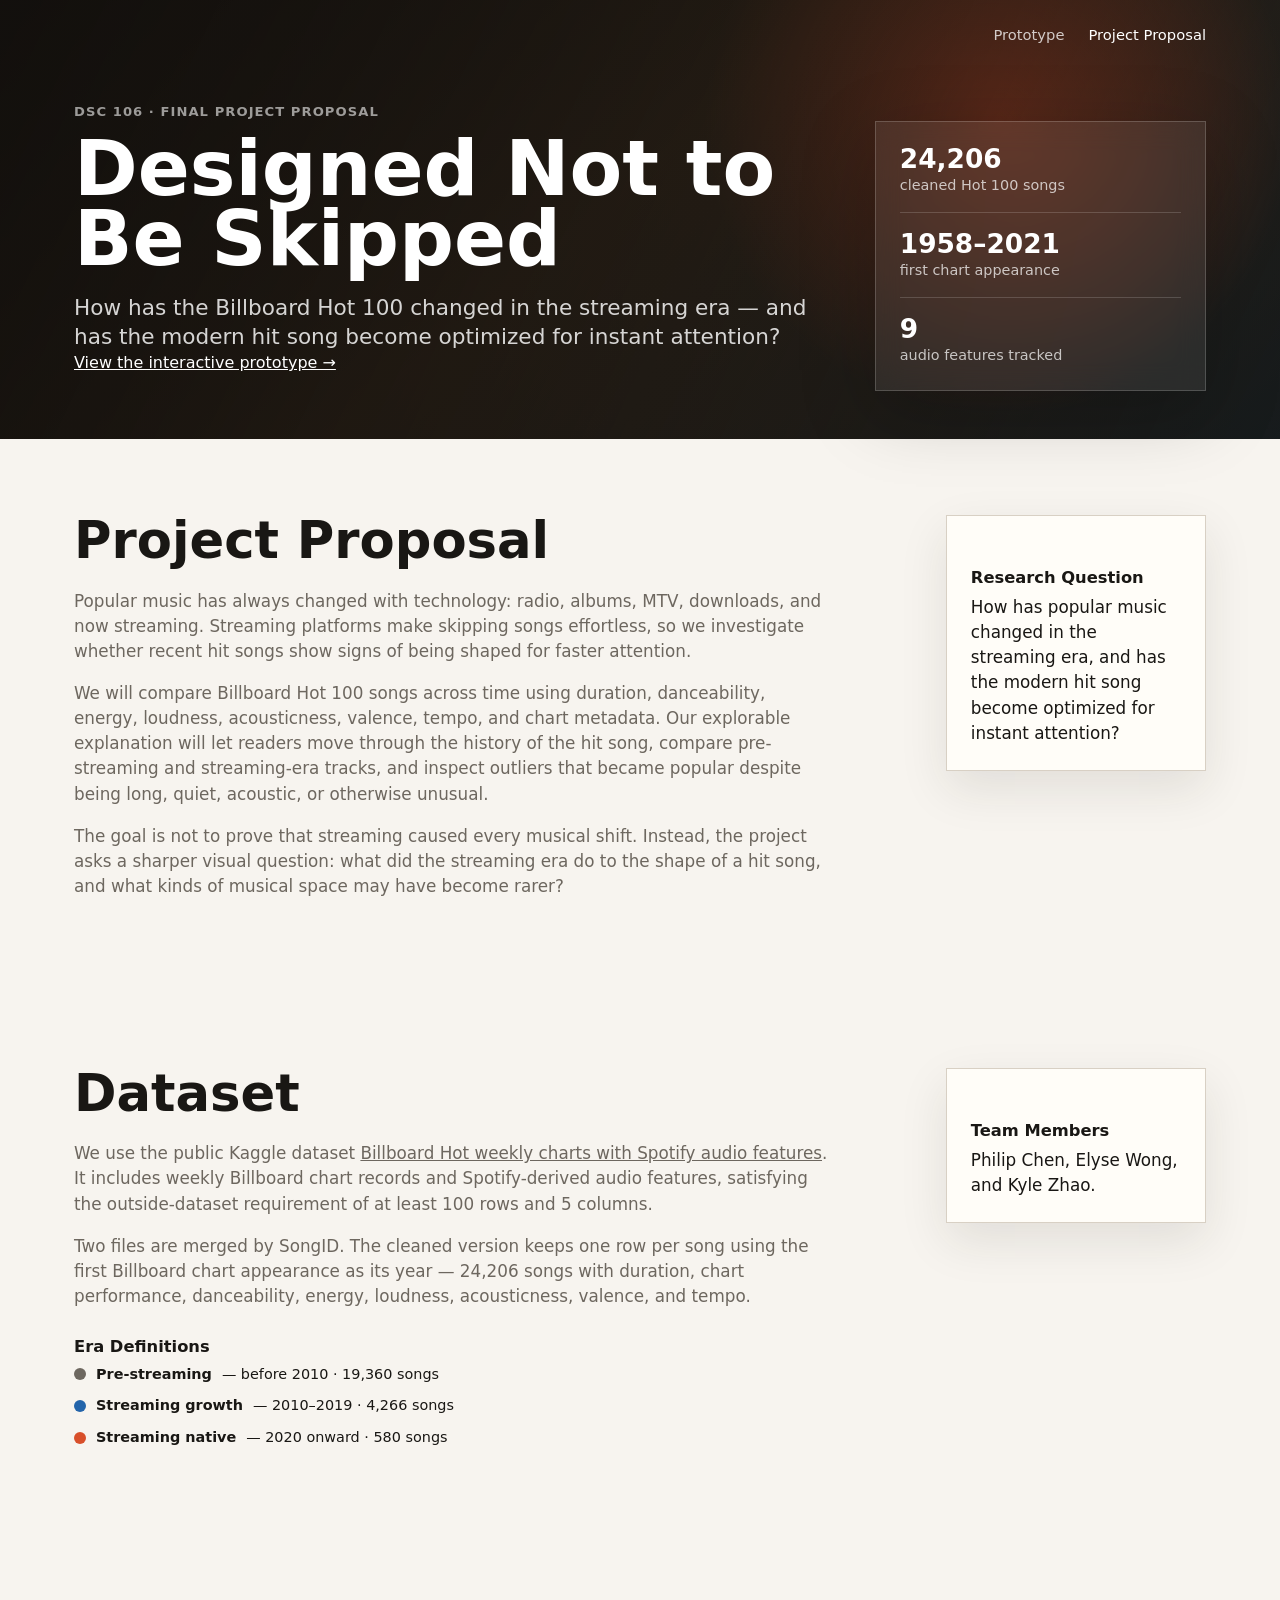
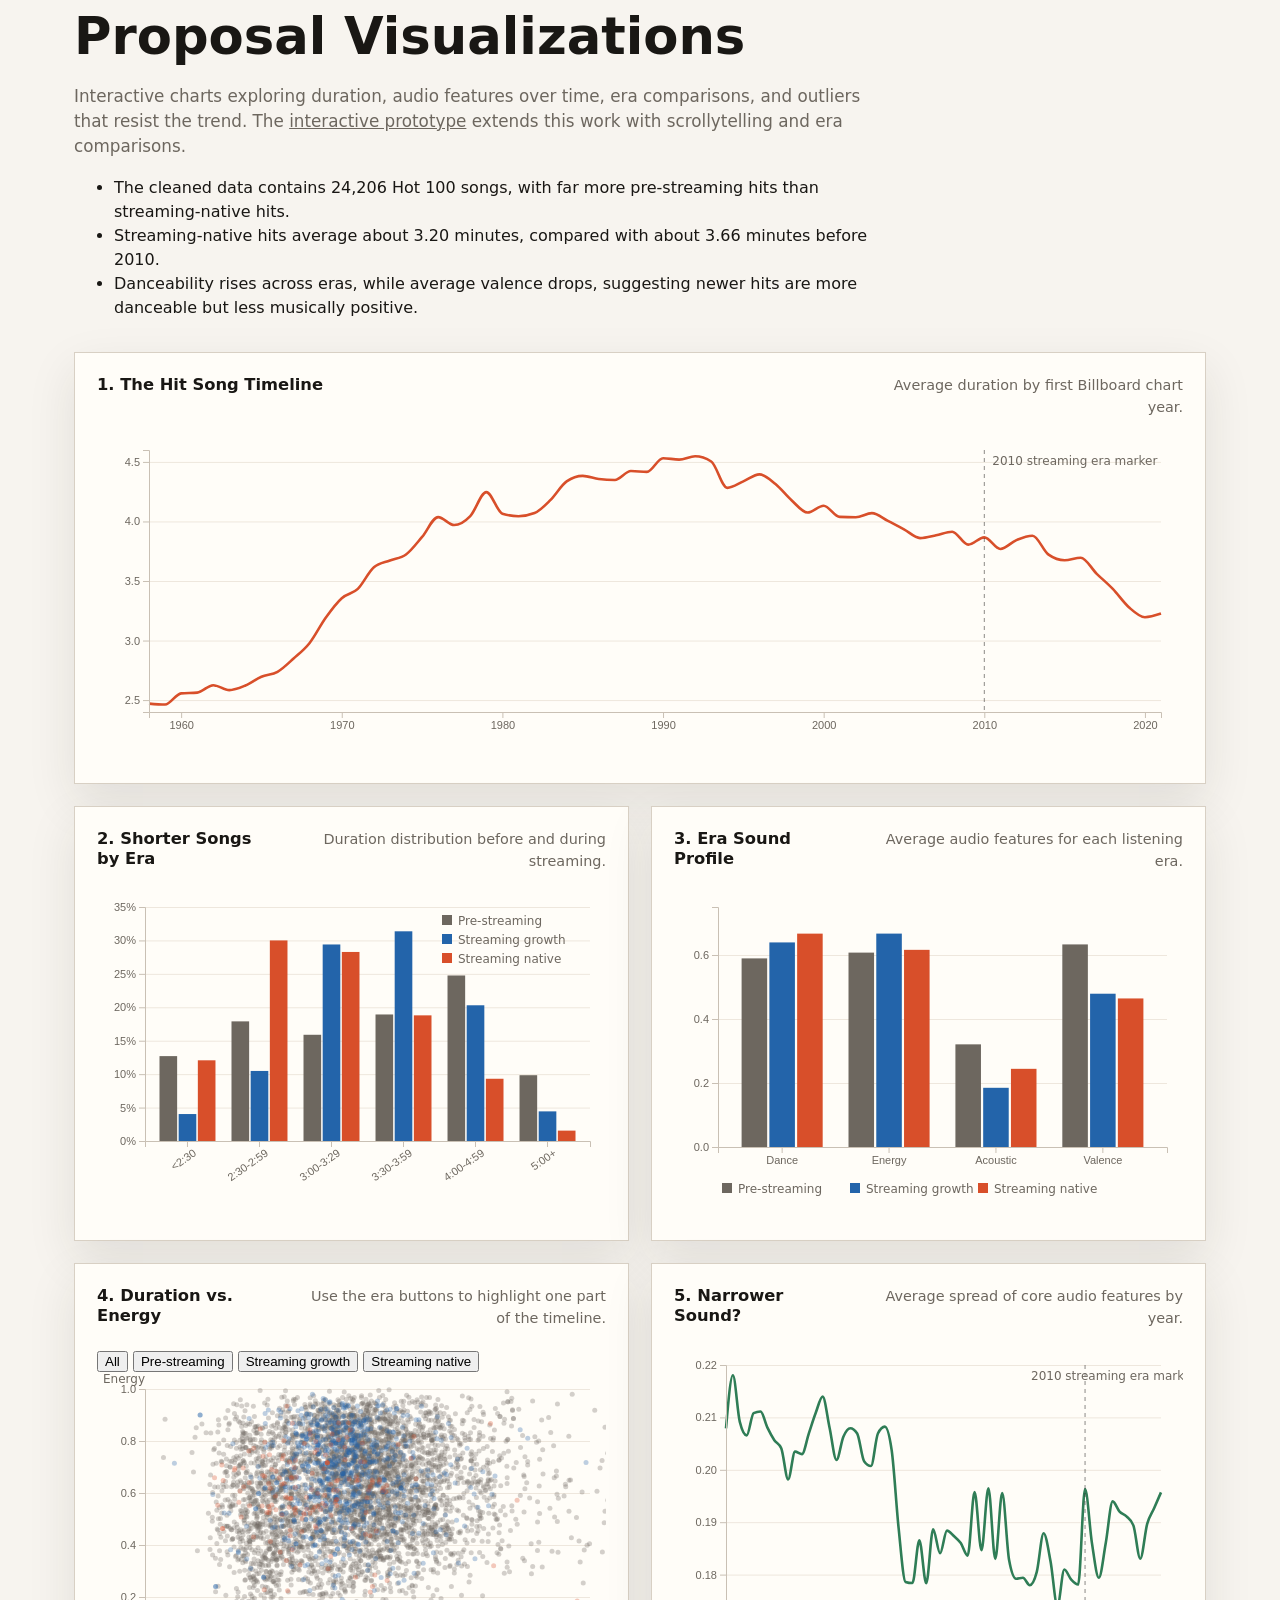
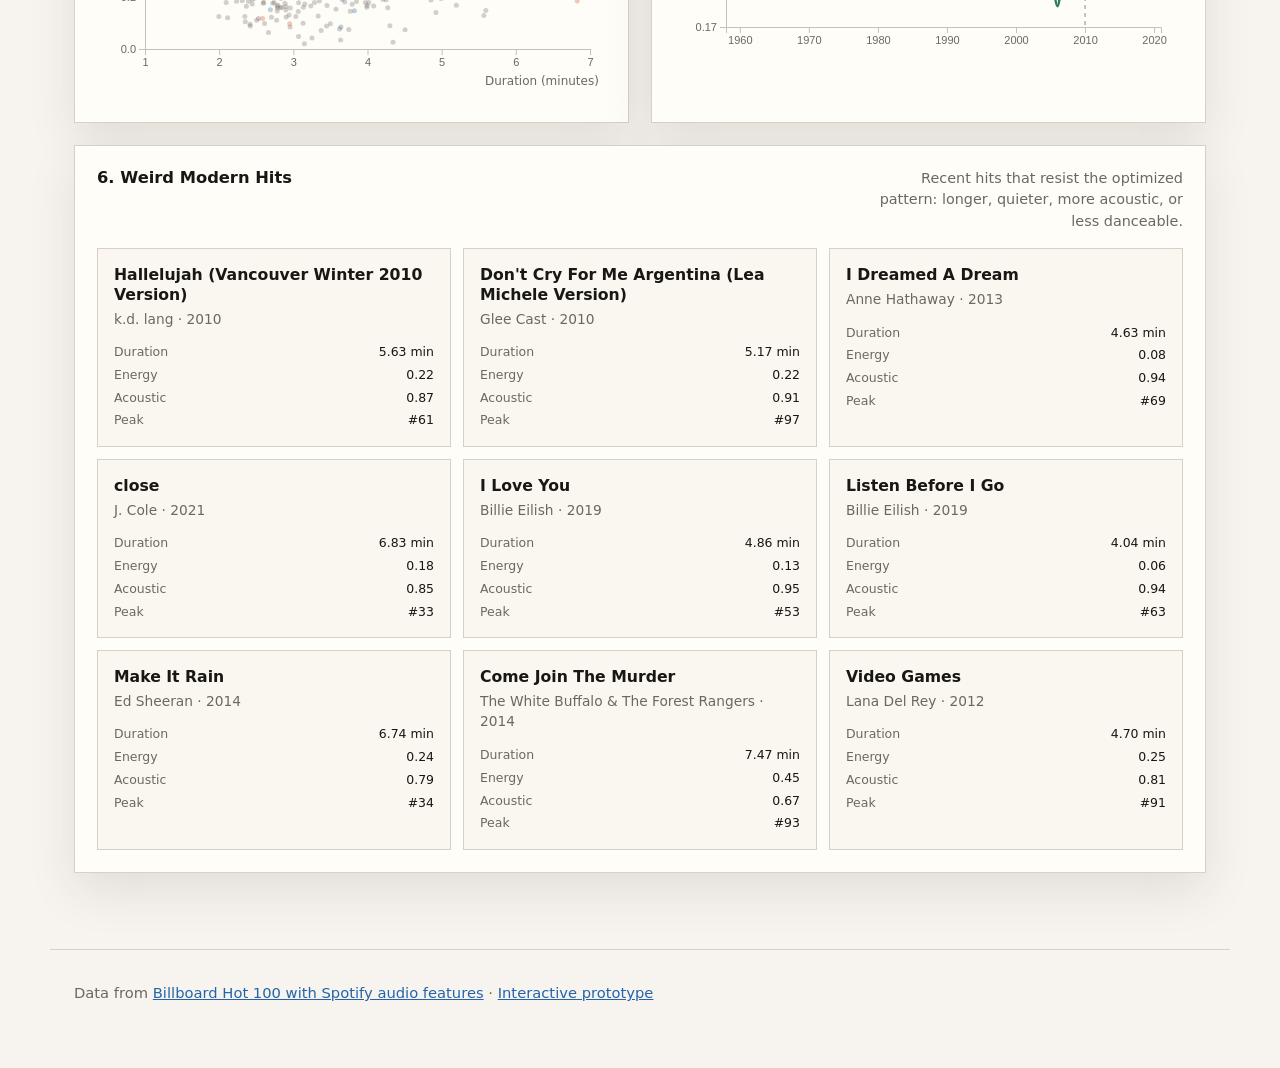
==== commit 6c768556: "nav bar fix + prototype write up found" ====
--- a/proposal.html
+++ b/proposal.html
@@ -11,11 +11,7 @@
     <header class="hero hero-compact">
       <nav>
         <a href="index.html">Prototype</a>
-        <a href="proposal.html" class="nav-active">Prototype Writeup</a>
-        <a href="#proposal">Project proposal</a>
-        <a href="#dataset">Dataset</a>
-        <a href="#writeup">Prototype writeup</a>
-        <a href="#charts">Proposal visualizations</a>
+        <a href="proposal.html" class="nav-active">Project Proposal</a>
       </nav>
       <section class="hero-grid hero-grid-compact">
         <div>
@@ -119,48 +115,6 @@
         </aside>
       </section>
 
-      <section id="writeup" class="section proposal-section">
-        <div class="section-copy">
-          <h2>Prototype Writeup</h2>
-          <article class="writeup-block">
-            <h3>What have we done so far?</h3>
-            <p>
-              We built the project around Billboard Hot 100 songs with Spotify
-              audio features, cleaning the source data to one row per song using
-              each track's first chart appearance as its year. We generated summary
-              CSVs for yearly trends, era-level comparisons, feature diversity,
-              scatterplot samples, and modern outlier songs. On the public site we
-              published an interactive scrollytelling prototype that compares
-              pre-streaming, streaming growth, and streaming-native eras across
-              duration, danceability, energy, loudness, acousticness, and valence,
-              plus a writeup page with six exploratory D3 charts and era hit
-              profiles that highlight unusual modern chart-toppers.
-            </p>
-          </article>
-          <article class="writeup-block">
-            <h3>What will be the most challenging part to design and why?</h3>
-            <p>
-              The hardest design challenge will be turning the project from a set
-              of charts into a clear explorable explanation. The dataset can show
-              that hit songs changed over time, but it cannot prove that streaming
-              directly caused every change. We will need to design annotations and
-              interactions that make the evidence feel compelling without
-              overstating causality. We also need to help readers compare eras
-              without losing the song-level detail that makes the topic
-              interesting.
-            </p>
-          </article>
-          <p><a href="index.html">Go to the interactive prototype →</a></p>
-        </div>
-        <aside class="question-box">
-          <h3>Prototype Goal</h3>
-          <p>
-            The current prototype focuses on making the dataset visible, testable,
-            and interactive before we refine the final narrative.
-          </p>
-        </aside>
-      </section>
-
       <section id="charts" class="section visual-section">
         <div class="section-copy">
           <h2>Proposal Visualizations</h2>
--- a/style.css
+++ b/style.css
@@ -538,6 +538,18 @@
   border-top: 1px solid var(--line);
 }
 
+.prototype-writeup-section {
+  display: block;
+  padding-top: 56px;
+  padding-bottom: 56px;
+  border-top: 1px solid var(--line);
+  border-bottom: 1px solid var(--line);
+}
+
+.prototype-writeup-section .section-copy {
+  max-width: 860px;
+}
+
 .proposal-section {
   display: block;
   padding-top: 48px;
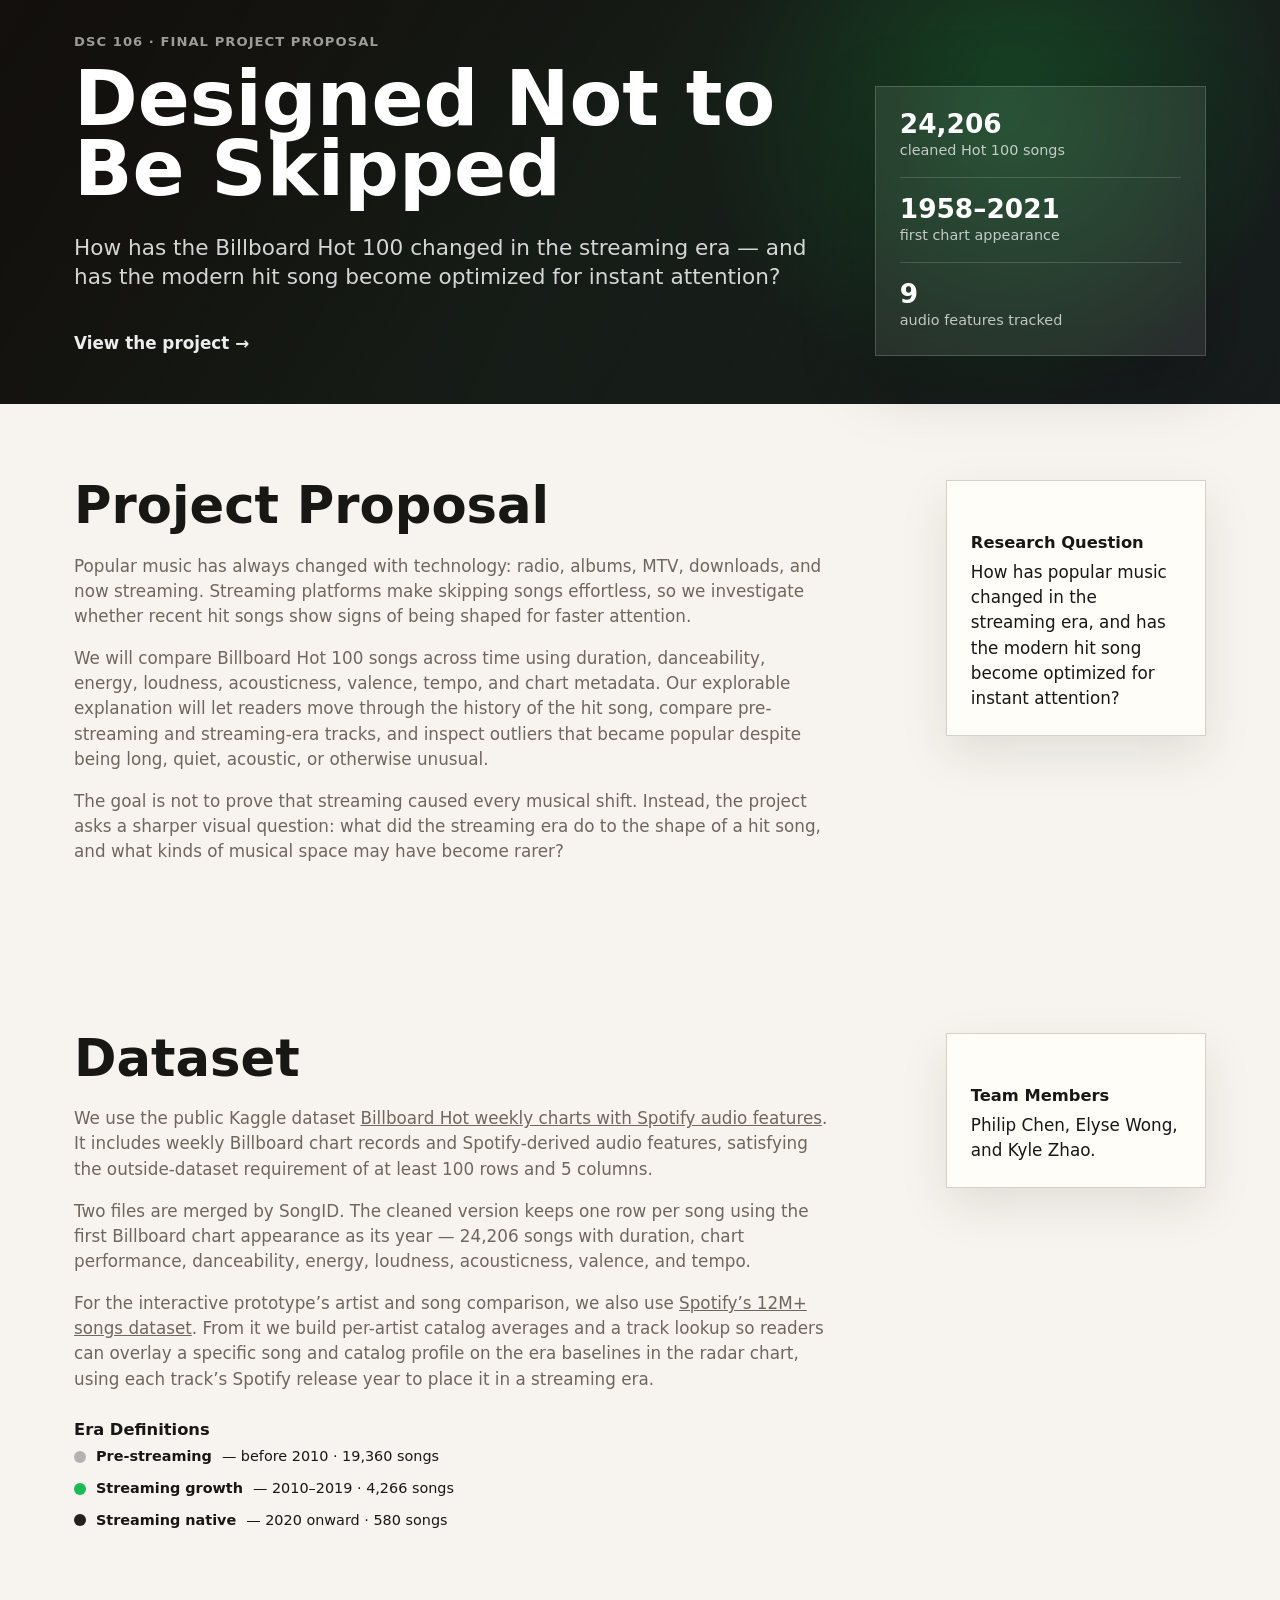
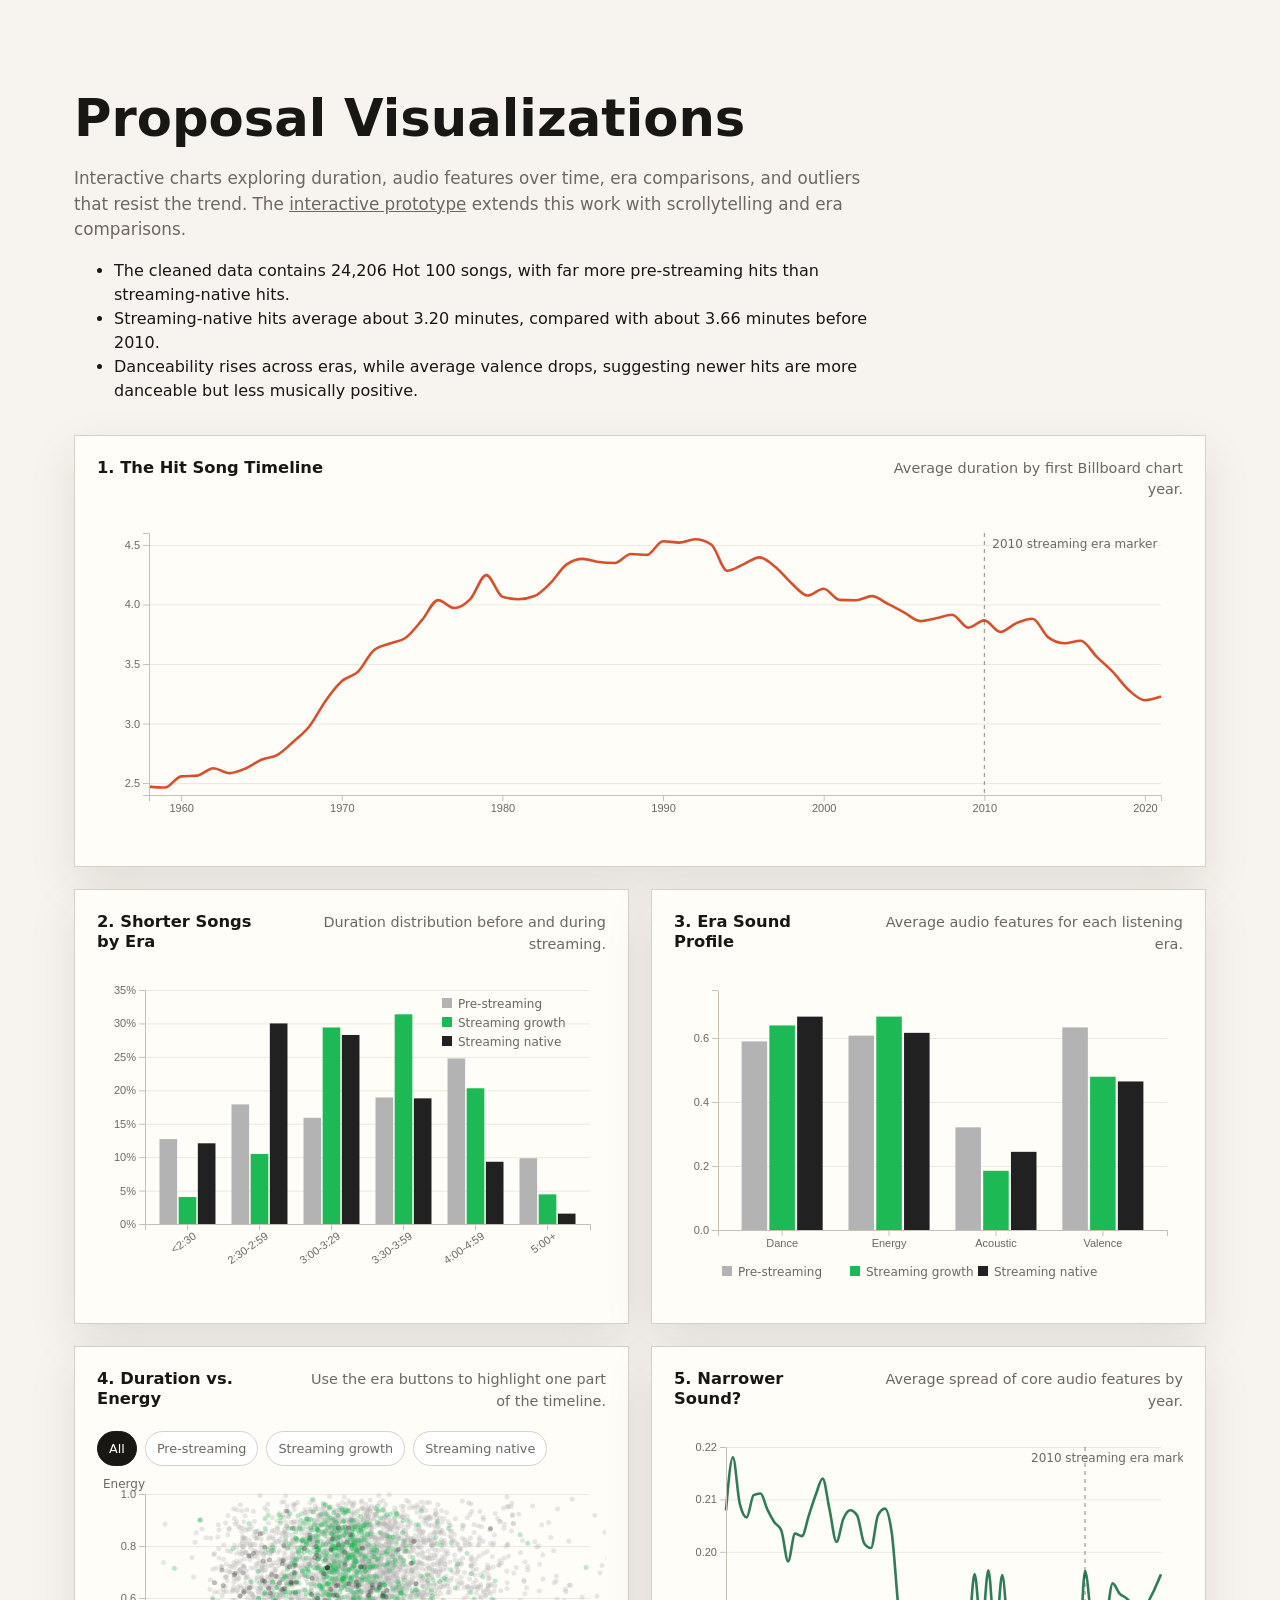
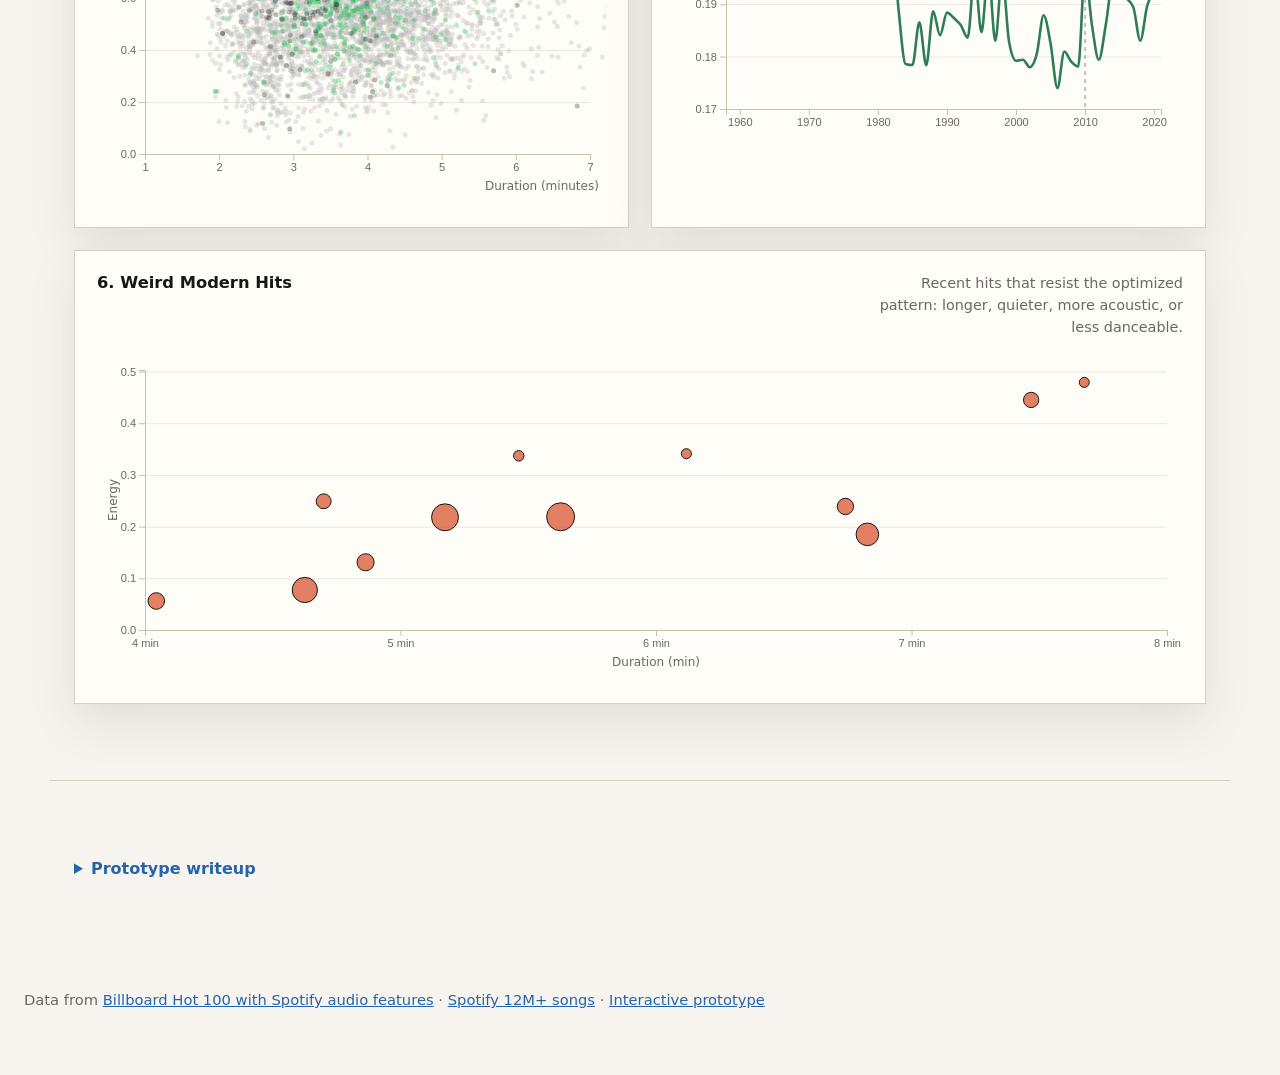
==== commit fa780783: "Demo" ====
--- a/proposal.html
+++ b/proposal.html
@@ -9,10 +9,6 @@
   </head>
   <body>
     <header class="hero hero-compact">
-      <nav>
-        <a href="index.html">Prototype</a>
-        <a href="proposal.html" class="nav-active">Project Proposal</a>
-      </nav>
       <section class="hero-grid hero-grid-compact">
         <div>
           <p class="eyebrow">DSC 106 · Final Project Proposal</p>
@@ -21,7 +17,9 @@
             How has the Billboard Hot 100 changed in the streaming era — and has
             the modern hit song become optimized for instant attention?
           </p>
-          <p><a href="index.html">View the interactive prototype →</a></p>
+          <p class="hero-project-link">
+            <a href="index.html">View the project →</a>
+          </p>
         </div>
         <div class="stat-panel" aria-label="Dataset summary">
           <div>
@@ -92,6 +90,15 @@
             songs with duration, chart performance, danceability, energy,
             loudness, acousticness, valence, and tempo.
           </p>
+          <p>
+            For the interactive prototype’s artist and song comparison, we also use
+            <a href="https://www.kaggle.com/datasets/rodolfofigueroa/spotify-12m-songs"
+              >Spotify’s 12M+ songs dataset</a
+            >. From it we build per-artist catalog averages and a track lookup so readers
+            can overlay a specific song and catalog profile on the era baselines in the
+            radar chart, using each track’s Spotify release year to place it in a
+            streaming era.
+          </p>
 
           <h3>Era Definitions</h3>
           <ul class="era-list">
@@ -195,9 +202,44 @@
                 more acoustic, or less danceable.
               </p>
             </div>
-            <div id="outliers" class="outlier-list"></div>
-          </article>
-        </div>
+            <div id="outliers" class="chart"></div>
+          </article>
+        </div>
+      </section>
+
+      <section id="writeup" class="section prototype-writeup-section">
+        <details class="writeup-details">
+          <summary>Prototype writeup</summary>
+          <div class="section-copy">
+            <article class="writeup-block">
+              <h3>What have we done so far?</h3>
+              <p>
+                We have chosen a music-focused topic and built the project around
+                Billboard Hot 100 songs with Spotify audio features. We cleaned the
+                source data into one row per song, using each track's first Billboard
+                chart appearance as its year. We created summary CSVs for yearly
+                trends, era-level duration distributions, audio-feature diversity,
+                scatterplot samples, and modern outlier songs. We also built a
+                public webpage with D3 visualizations that show early patterns in
+                duration, danceability, energy, acousticness, valence, and unusual
+                modern hits.
+              </p>
+            </article>
+            <article class="writeup-block">
+              <h3>What will be the most challenging part to design and why?</h3>
+              <p>
+                The hardest design challenge will be turning the project from a set
+                of charts into a clear explorable explanation. The dataset can show
+                that hit songs changed over time, but it cannot prove that streaming
+                directly caused every change. We will need to design annotations and
+                interactions that make the evidence feel compelling without
+                overstating causality. We also need to help readers compare eras
+                without losing the song-level detail that makes the topic
+                interesting.
+              </p>
+            </article>
+          </div>
+        </details>
       </section>
     </main>
 
@@ -208,6 +250,10 @@
           href="https://www.kaggle.com/datasets/thedevastator/billboard-hot-100-audio-features"
           >Billboard Hot 100 with Spotify audio features</a
         >
+        ·
+        <a href="https://www.kaggle.com/datasets/rodolfofigueroa/spotify-12m-songs"
+          >Spotify 12M+ songs</a
+        >
         · <a href="index.html">Interactive prototype</a>
       </p>
     </footer>
--- a/style.css
+++ b/style.css
@@ -8,6 +8,9 @@
   --blue: #2364aa;
   --green: #2f7d56;
   --gold: #b57912;
+  --era-pre: #b3b3b3;
+  --era-growth: #1db954;
+  --era-native: #212121;
   --shadow: 0 18px 45px rgba(42, 35, 27, 0.1);
 }
 
@@ -56,8 +59,8 @@
   color: white;
   background:
     linear-gradient(115deg, rgba(18, 15, 12, 0.92), rgba(18, 15, 12, 0.46)),
-    radial-gradient(circle at 78% 28%, rgba(216, 79, 42, 0.82), transparent 28%),
-    linear-gradient(140deg, #191714 0%, #443321 47%, #1a252a 100%);
+    radial-gradient(circle at 78% 28%, rgba(29, 185, 84, 0.72), transparent 28%),
+    linear-gradient(140deg, #191714 0%, #1e3d2f 47%, #1a252a 100%);
 }
 
 .hero-grid {
@@ -138,7 +141,19 @@
 }
 
 .hero-grid-compact {
+  padding-top: 32px;
   padding-bottom: 48px;
+}
+
+.hero-index.hero-compact {
+  min-height: clamp(480px, 58vh, 620px);
+}
+
+.hero-index .hero-grid-compact {
+  padding-top: 48px;
+  padding-bottom: 80px;
+  min-height: inherit;
+  align-items: end;
 }
 
 .eyebrow {
@@ -150,13 +165,36 @@
   text-transform: uppercase;
 }
 
+.team-line {
+  margin: 0 0 18px;
+  color: rgba(255, 255, 255, 0.72);
+  font-size: 0.98rem;
+  font-weight: 700;
+}
+
 .hero-compact h1 {
   font-size: clamp(2.6rem, 6vw, 4.8rem);
-  margin-bottom: 18px;
+  margin-bottom: 28px;
 }
 
 .hero-compact .lede {
   font-size: clamp(1.05rem, 1.8vw, 1.35rem);
+}
+
+.hero-project-link {
+  margin: 40px 0 0;
+}
+
+.hero-project-link a {
+  color: rgba(255, 255, 255, 0.92);
+  font-size: 1.05rem;
+  font-weight: 700;
+  text-decoration: none;
+}
+
+.hero-project-link a:hover {
+  color: white;
+  text-decoration: underline;
 }
 
 .explore-section {
@@ -221,6 +259,10 @@
   line-height: 1.55;
 }
 
+.step p + p {
+  margin-top: 1.15em;
+}
+
 .step p strong {
   color: var(--ink);
 }
@@ -235,10 +277,11 @@
   border: 1px solid var(--line);
   background: var(--panel);
   box-shadow: var(--shadow);
-  align-self: center;
-}
-
-.ideal-title {
+  align-self: stretch;
+  min-width: 0;
+}
+
+.ideal-song .ideal-title {
   margin: 0 0 4px;
   color: var(--ink);
   font-size: 1.05rem;
@@ -255,37 +298,9 @@
 
 .ideal-note {
   margin-top: 10px;
-  margin-bottom: 0;
-}
-
-.ideal-dl {
-  margin: 0;
-  display: grid;
-  grid-template-columns: 1fr;
-  gap: 8px;
-  font-size: 0.92rem;
-}
-
-.ideal-dl > div {
-  display: flex;
-  justify-content: space-between;
-  gap: 8px;
-  padding: 10px 12px;
-  border: 1px solid rgba(216, 208, 196, 0.75);
-  background: rgba(255, 255, 255, 0.7);
-}
-
-.ideal-dl dt {
-  color: var(--muted);
-  font-weight: 700;
-}
-
-.ideal-dl dd {
-  margin: 0;
-  color: var(--ink);
-  font-variant-numeric: tabular-nums;
-  font-weight: 800;
-}
+  margin-bottom: 20px;
+}
+
 
 .native-songline strong {
   color: var(--ink);
@@ -300,43 +315,71 @@
 .native-profile-grid {
   display: grid;
   grid-template-columns: repeat(2, minmax(0, 1fr));
+  gap: 12px;
+}
+
+.era-toggle {
+  display: flex;
+  flex-wrap: wrap;
   gap: 10px;
-}
-
-.era-toggle {
-  display: flex;
-  flex-wrap: wrap;
-  gap: 8px;
   margin-top: 12px;
 }
 
 .era-pill {
-  padding: 6px 12px;
-  border: 1px solid var(--line);
-  border-radius: 999px;
+  display: inline-flex;
+  flex-direction: column;
+  align-items: center;
+  gap: 2px;
+  padding: 8px 14px;
+  border: 1px solid var(--line);
+  border-radius: 14px;
   background: white;
   color: var(--muted);
   font: inherit;
-  font-size: 0.8rem;
   cursor: pointer;
   transition: background 0.15s, color 0.15s, border-color 0.15s;
 }
 
+.era-pill-label {
+  font-size: 0.8rem;
+  line-height: 1.2;
+}
+
+.era-pill-years {
+  font-size: 0.68rem;
+  font-weight: 400;
+  line-height: 1.2;
+  opacity: 0.82;
+}
+
 .era-pill:hover {
   border-color: var(--ink);
   color: var(--ink);
 }
 
-.era-pill.active {
-  background: var(--ink);
-  border-color: var(--ink);
+.era-pill.active[data-era="Pre-streaming"] {
+  background: var(--era-pre);
+  border-color: var(--era-pre);
+  color: var(--ink);
+}
+
+.era-pill.active[data-era="Streaming growth"] {
+  background: var(--era-growth);
+  border-color: var(--era-growth);
   color: white;
 }
 
+.era-pill.active[data-era="Streaming native"] {
+  background: var(--era-native);
+  border-color: var(--era-native);
+  color: white;
+}
+
 .native-card {
-  padding: 10px;
+  padding: 12px 14px;
   border: 1px solid var(--line);
   background: var(--panel);
+  min-width: 0;
 }
 
 .native-card h4 {
@@ -351,77 +394,73 @@
   line-height: 1.3;
 }
 
-.native-bar-group {
-  display: grid;
-  gap: 6px;
-  margin-top: 6px;
-}
-
-.native-scale-row {
-  display: grid;
-  grid-template-columns: 1fr;
+.native-bar-chart {
+  margin-top: 2px;
+}
+
+.native-scale-label {
+  fill: var(--muted);
+  font-size: 8px;
+  font-weight: 600;
+  font-variant-numeric: tabular-nums;
+}
+
+.native-bar-svg {
+  display: block;
+  width: 100%;
+  height: auto;
+}
+
+.mini-bar-label {
+  fill: var(--muted);
+  font-size: 9px;
+  font-weight: 700;
+}
+
+.mini-bar-track {
+  fill: #ece6dc;
+}
+
+.mini-bar-fill {
+  pointer-events: all;
+}
+
+.ideal-song-chart {
+  margin-top: 4px;
+  width: 100%;
+  min-width: 0;
+  overflow: visible;
+}
+
+.ideal-feature-list {
+  margin: 0;
+  padding: 0;
+  list-style: none;
+  display: grid;
   gap: 8px;
-  align-items: center;
-  margin-top: 6px;
-}
-
-.native-scale-track {
+}
+
+.ideal-feature-item {
   display: flex;
   justify-content: space-between;
-  gap: 10px;
-  font-size: 0.66rem;
-  color: var(--muted);
+  align-items: baseline;
+  gap: 12px;
+  padding: 10px 12px;
+  border: 1px solid var(--line);
+  background: #faf7f0;
+}
+
+.ideal-feature-label {
+  color: var(--ink);
+  font-size: 0.86rem;
+  font-weight: 800;
+}
+
+.ideal-feature-mean {
+  color: var(--ink);
+  font-size: 0.86rem;
+  font-weight: 800;
   font-variant-numeric: tabular-nums;
-}
-
-.native-scale-label {
-  white-space: nowrap;
-}
-
-.native-bar-row {
-  display: grid;
-  grid-template-columns: 1fr;
-  gap: 4px;
-  align-items: center;
-}
-
-.native-bar-label {
-  font-size: 0.68rem;
-  color: var(--muted);
-  line-height: 1.15;
-}
-
-.native-bar-track {
-  position: relative;
-  height: 7px;
-  background: #ece5da;
-}
-
-.native-bar-track::before,
-.native-bar-track::after {
-  content: "";
-  position: absolute;
-  top: -2px;
-  height: 11px;
-  width: 1px;
-  background: rgba(25, 23, 20, 0.18);
-}
-
-.native-bar-track::before {
-  left: 50%;
-}
-
-.native-bar-track::after {
-  left: 100%;
-}
-
-.native-bar-fill {
-  height: 100%;
-  background: var(--accent);
-}
-
-.native-bar-fill-baseline {
-  background: var(--blue);
 }
 
 .native-story {
@@ -453,14 +492,28 @@
   font-variant-numeric: tabular-nums;
 }
 
-.native-play {
+.native-play,
+.listen-link {
+  display: inline-block;
+  flex-shrink: 0;
+  margin-top: 8px;
+  padding: 8px 12px;
+  border: 1px solid var(--era-growth);
+  border-radius: 999px;
+  background: var(--era-growth);
+  color: white;
   font-size: 0.74rem;
-  color: var(--blue);
+  font-weight: 800;
   text-decoration: none;
-}
-
-.native-play:hover {
-  text-decoration: underline;
+  transition: background 0.15s, border-color 0.15s;
+}
+
+.native-play:hover,
+.listen-link:hover {
+  border-color: #1aa34a;
+  background: #1aa34a;
+  color: white;
+  text-decoration: none;
 }
 
 .step-link {
@@ -479,27 +532,29 @@
 .section.profile-section {
   /* Override the default 2-col .section layout: center everything */
   display: block !important;
+  max-width: 1360px;
   padding-top: 76px;
   padding-bottom: 76px;
 }
 
 .profile-section .section-copy {
-  max-width: 980px;
+  max-width: 1360px;
   margin: 0 auto 18px;
 }
 
 .profile-panel {
   display: grid;
-  gap: 14px;
+  gap: 20px;
   width: 100%;
-  max-width: 980px;
+  max-width: 1360px;
   margin: 0 auto;
-  grid-template-columns: minmax(0, 1.35fr) minmax(0, 0.65fr);
+  grid-template-columns: minmax(0, 1fr) minmax(280px, 360px);
   align-items: start;
 }
 
 #native-profile .native-profile-grid {
   grid-template-columns: repeat(3, minmax(0, 1fr));
+  gap: 12px;
 }
 
 .profile-panel .step-link {
@@ -508,6 +563,478 @@
 
 .profile-panel .ideal-song {
   margin-top: 0;
+}
+
+.era-controls {
+  display: flex;
+  flex-wrap: wrap;
+  gap: 8px;
+  margin-bottom: 12px;
+}
+
+.era-controls button {
+  padding: 7px 11px;
+  border: 1px solid var(--line);
+  border-radius: 999px;
+  background: white;
+  color: var(--muted);
+  font: inherit;
+  font-size: 0.8rem;
+  cursor: pointer;
+}
+
+.era-controls button:hover {
+  border-color: var(--ink);
+  color: var(--ink);
+}
+
+.era-controls button[aria-pressed="true"][data-era="All"] {
+  border-color: var(--ink);
+  background: var(--ink);
+  color: white;
+}
+
+.era-controls button[aria-pressed="true"][data-era="Pre-streaming"] {
+  border-color: var(--era-pre);
+  background: var(--era-pre);
+  color: var(--ink);
+}
+
+.era-controls button[aria-pressed="true"][data-era="Streaming growth"] {
+  border-color: var(--era-growth);
+  background: var(--era-growth);
+  color: white;
+}
+
+.era-controls button[aria-pressed="true"][data-era="Streaming native"] {
+  border-color: var(--era-native);
+  background: var(--era-native);
+  color: white;
+}
+
+.song-compare-block {
+  width: 100%;
+  max-width: 1440px;
+  margin: 88px auto 0;
+  padding-top: 56px;
+  border-top: 1px solid var(--line);
+}
+
+.song-compare-header {
+  margin-bottom: 22px;
+}
+
+.song-compare-layout {
+  display: grid;
+  grid-template-columns: minmax(360px, 520px) minmax(280px, 560px);
+  gap: 20px 18px;
+  align-items: start;
+  width: fit-content;
+  max-width: 100%;
+  margin-inline: auto;
+}
+
+.song-compare-panel {
+  display: grid;
+  gap: 16px;
+  min-width: 0;
+  padding: 22px;
+  border: 1px solid var(--line);
+  background: rgba(255, 253, 248, 0.72);
+  box-shadow: var(--shadow);
+}
+
+.song-compare-subtitle {
+  display: grid;
+  gap: 10px;
+}
+
+.song-compare-subtitle p {
+  margin: 0;
+  color: var(--muted);
+  font-size: 0.92rem;
+  line-height: 1.5;
+}
+
+.song-compare-form {
+  display: grid;
+  gap: 14px;
+  align-self: start;
+}
+
+.song-compare-instruction {
+  margin: 0;
+  color: var(--ink);
+  font-size: 0.88rem;
+  font-weight: 700;
+  line-height: 1.45;
+}
+
+.song-compare-legend-note {
+  margin: 0;
+  color: var(--muted);
+  font-size: 0.82rem;
+  line-height: 1.45;
+}
+
+.song-compare-fields {
+  display: grid;
+  gap: 12px;
+}
+
+.song-compare-field label {
+  display: block;
+  margin-bottom: 8px;
+  color: var(--muted);
+  font-size: 0.76rem;
+  font-weight: 900;
+  letter-spacing: 0.06em;
+  text-transform: uppercase;
+}
+
+.label-optional {
+  font-weight: 600;
+  letter-spacing: 0;
+  text-transform: none;
+}
+
+.combo-field {
+  position: relative;
+}
+
+.song-compare-field input {
+  width: 100%;
+  min-width: 0;
+  padding: 10px 12px;
+  border: 1px solid var(--line);
+  background: white;
+  color: var(--ink);
+  font: inherit;
+}
+
+.combo-suggestions {
+  position: absolute;
+  z-index: 30;
+  top: calc(100% + 4px);
+  left: 0;
+  right: 0;
+  max-height: 220px;
+  margin: 0;
+  padding: 4px 0;
+  overflow-y: auto;
+  list-style: none;
+  border: 1px solid var(--line);
+  border-radius: 8px;
+  background: white;
+  box-shadow: var(--shadow);
+}
+
+.combo-suggestions li {
+  padding: 8px 12px;
+  color: var(--ink);
+  font-size: 0.88rem;
+  line-height: 1.3;
+  cursor: pointer;
+}
+
+.combo-suggestions li:hover,
+.combo-suggestions li[aria-selected="true"] {
+  background: rgba(35, 100, 170, 0.1);
+}
+
+.song-compare-submit {
+  justify-self: start;
+  padding: 10px 16px;
+  border: 1px solid var(--ink);
+  background: var(--ink);
+  color: white;
+  font: inherit;
+  font-weight: 800;
+  cursor: pointer;
+}
+
+.song-compare-submit:hover {
+  border-color: var(--accent);
+  background: var(--accent);
+}
+
+.song-radar-wrap {
+  display: flex;
+  flex-direction: column;
+  gap: 12px;
+  min-height: 0;
+  max-width: 560px;
+  width: 100%;
+  justify-self: start;
+  padding: 14px;
+  overflow: visible;
+  border-radius: 12px;
+  background: var(--panel);
+  border: 1px solid var(--line);
+  box-shadow: var(--shadow);
+}
+
+.radar-legend-controls {
+  display: flex;
+  flex-wrap: wrap;
+  gap: 8px;
+}
+
+.radar-toggle {
+  display: inline-flex;
+  align-items: center;
+  gap: 7px;
+  padding: 6px 11px;
+  border: 1px solid var(--line);
+  border-radius: 999px;
+  background: white;
+  color: var(--muted);
+  font: inherit;
+  font-size: 0.76rem;
+  cursor: pointer;
+  transition: background 0.15s, color 0.15s, border-color 0.15s, opacity 0.15s;
+}
+
+.radar-toggle-era {
+  flex-direction: column;
+  align-items: center;
+  gap: 2px;
+  padding: 8px 14px;
+  border-radius: 14px;
+  font-size: inherit;
+}
+
+.radar-toggle:hover {
+  border-color: var(--ink);
+  color: var(--ink);
+}
+
+.radar-toggle.active:not(.radar-toggle-era) {
+  border-color: var(--toggle-color, var(--ink));
+  background: color-mix(in srgb, var(--toggle-color, var(--ink)) 12%, white);
+  color: var(--ink);
+}
+
+.radar-toggle-era.active[data-era="Pre-streaming"] {
+  background: var(--era-pre);
+  border-color: var(--era-pre);
+  color: var(--ink);
+}
+
+.radar-toggle-era.active[data-era="Streaming growth"] {
+  background: var(--era-growth);
+  border-color: var(--era-growth);
+  color: white;
+}
+
+.radar-toggle-era.active[data-era="Streaming native"] {
+  background: var(--era-native);
+  border-color: var(--era-native);
+  color: white;
+}
+
+.radar-toggle:not(.active) {
+  opacity: 0.55;
+}
+
+.radar-toggle-swatch {
+  width: 10px;
+  height: 10px;
+  border-radius: 2px;
+  background: var(--toggle-color, var(--muted));
+  flex-shrink: 0;
+}
+
+.radar-toggle-label {
+  line-height: 1.2;
+  white-space: nowrap;
+}
+
+.radar-toggle-era .radar-toggle-label {
+  font-size: 0.8rem;
+  font-weight: 700;
+  white-space: nowrap;
+}
+
+.radar-toggle-years {
+  font-size: 0.68rem;
+  font-weight: 400;
+  line-height: 1.2;
+  opacity: 0.82;
+}
+
+.radar-toggle-era.active .radar-toggle-years {
+  opacity: 0.92;
+}
+
+.radar-chart-host {
+  flex: 0 1 auto;
+  min-height: 0;
+  max-width: 520px;
+  margin: 0 auto;
+  width: 100%;
+  overflow: visible;
+}
+
+.radar-chart-host svg {
+  display: block;
+  width: 100%;
+  height: auto;
+  margin: 0 auto;
+  overflow: visible;
+}
+
+.radar-grid circle {
+  stroke: var(--line);
+}
+
+.radar-axes line {
+  stroke: var(--line);
+}
+
+.radar-point {
+  stroke: var(--panel);
+}
+
+.radar-empty {
+  margin: 0;
+  padding: 24px 12px;
+  color: var(--muted);
+  font-size: 0.92rem;
+  text-align: center;
+}
+
+.radar-axis-label,
+.radar-legend-label {
+  fill: var(--muted);
+  font-size: 11px;
+  font-weight: 700;
+}
+
+.radar-ticks {
+  pointer-events: none;
+}
+
+.radar-tick-bg {
+  fill: var(--panel);
+  stroke: var(--line);
+  stroke-width: 1;
+}
+
+.radar-tick {
+  fill: var(--ink);
+  font-size: 9px;
+  font-weight: 700;
+  font-variant-numeric: tabular-nums;
+}
+
+.song-compare-result {
+  padding-top: 4px;
+}
+
+.song-compare-result:empty {
+  display: none;
+}
+
+.compare-empty {
+  margin: 0;
+  color: var(--muted);
+}
+
+.compare-result-head {
+  display: flex;
+  justify-content: space-between;
+  gap: 18px;
+  align-items: start;
+  margin-bottom: 14px;
+}
+
+.compare-kicker {
+  margin: 0 0 4px;
+  color: var(--accent);
+  font-size: 0.72rem;
+  font-weight: 900;
+  letter-spacing: 0.06em;
+  text-transform: uppercase;
+}
+
+.compare-result-head h4 {
+  margin: 0 0 4px;
+  color: var(--ink);
+  font-size: clamp(1.4rem, 3vw, 2.1rem);
+  line-height: 1;
+}
+
+.compare-result-head p {
+  margin: 0;
+  color: var(--muted);
+}
+
+.compare-note {
+  margin: 0 0 10px;
+  color: var(--muted);
+  font-size: 0.88rem;
+  line-height: 1.45;
+}
+
+.compare-note:last-child {
+  margin-bottom: 0;
+}
+
+.compare-metrics {
+  display: grid;
+  grid-template-columns: repeat(5, minmax(0, 1fr));
+  gap: 10px;
+}
+
+.compare-metric {
+  padding: 12px;
+  border: 1px solid var(--line);
+  background: white;
+}
+
+.compare-metric-head {
+  display: grid;
+  gap: 4px;
+  margin-bottom: 10px;
+}
+
+.compare-metric-head strong {
+  color: var(--ink);
+  font-size: 0.86rem;
+}
+
+.compare-metric-head span {
+  color: var(--muted);
+  font-size: 0.72rem;
+  line-height: 1.25;
+}
+
+.compare-bars {
+  display: grid;
+  gap: 6px;
+}
+
+.compare-bars div {
+  display: grid;
+  grid-template-columns: 64px minmax(0, 1fr);
+  gap: 8px;
+  align-items: center;
+}
+
+.compare-bars span {
+  color: var(--muted);
+  font-size: 0.68rem;
+}
+
+.compare-bars i {
+  display: block;
+  height: 8px;
+  background: var(--accent);
+}
+
+.compare-bars i.year-bar {
+  background: var(--blue);
 }
 
 .viz-body {
@@ -533,21 +1060,196 @@
   border-left: 1px solid var(--line);
 }
 
-.deeper-section {
-  padding-top: 48px;
-  border-top: 1px solid var(--line);
+.song-carousel {
+  display: grid;
+  grid-template-columns: 42px minmax(0, 1fr) 42px;
+  gap: 16px;
+  align-items: stretch;
+  width: 100%;
+  max-width: none;
+}
+
+.carousel-button {
+  border: 1px solid var(--line);
+  background: var(--panel);
+  color: var(--ink);
+  font-size: 2rem;
+  line-height: 1;
+  cursor: pointer;
+  box-shadow: var(--shadow);
+}
+
+.carousel-button:hover {
+  border-color: var(--accent);
+  color: var(--accent);
+}
+
+.song-card {
+  min-height: 292px;
+  padding: 28px;
+  border: 1px solid var(--line);
+  background: var(--panel);
+  box-shadow: var(--shadow);
+}
+
+.song-card-kicker {
+  margin-bottom: 14px;
+  color: var(--accent);
+  font-size: 0.78rem;
+  font-weight: 800;
+  letter-spacing: 0.08em;
+  text-transform: uppercase;
+}
+
+.song-card-main {
+  display: flex;
+  justify-content: space-between;
+  gap: 18px;
+  align-items: start;
+  margin-bottom: 20px;
+}
+
+.song-card h3 {
+  margin-bottom: 5px;
+  font-size: clamp(1.8rem, 4vw, 3rem);
+  line-height: 1;
+}
+
+.song-artist {
+  margin: 0;
+  color: var(--muted);
+  font-size: 1rem;
+}
+
+.song-card-main .native-play,
+.song-card-main .listen-link {
+  margin-top: 0;
+  font-size: 0.86rem;
+}
+
+.song-why {
+  max-width: 720px;
+  margin-bottom: 22px;
+  color: var(--ink);
+  font-size: 1.08rem;
+}
+
+.song-metrics {
+  display: grid;
+  grid-template-columns: repeat(5, minmax(0, 1fr));
+  gap: 8px;
+  margin: 0;
+}
+
+.song-metrics div {
+  padding: 12px;
+  border: 1px solid var(--line);
+  background: #faf7f0;
+  container-type: inline-size;
+}
+
+.song-metrics dt {
+  color: var(--muted);
+  font-size: 0.72rem;
+  font-weight: 800;
+  text-transform: uppercase;
+}
+
+.song-metrics dd {
+  margin: 4px 0 0;
+  color: var(--ink);
+  font-size: 1rem;
+  font-weight: 900;
+}
+
+.song-metric-peak {
+  display: flex;
+  flex-direction: column;
+}
+
+.song-metric-peak dd {
+  flex: 1;
+  display: flex;
+  align-items: center;
+  justify-content: center;
+  margin: 8px 0 0;
+  font-size: clamp(1.85rem, 38cqi, 3.75rem);
+  line-height: 1;
+  letter-spacing: -0.02em;
+}
+
+.song-metric-vs {
+  margin: 8px 0 0;
+  color: var(--muted);
+  font-size: 0.68rem;
+  font-weight: 600;
+  line-height: 1.35;
+}
+
+.song-dots {
+  display: flex;
+  gap: 8px;
+  width: 100%;
+  max-width: none;
+  margin-top: 16px;
+  padding-left: 58px;
+}
+
+.song-dots button {
+  width: 10px;
+  height: 10px;
+  padding: 0;
+  border: 1px solid var(--muted);
+  border-radius: 50%;
+  background: transparent;
+  cursor: pointer;
+}
+
+.song-dots button[aria-current="true"] {
+  border-color: var(--era-growth);
+  background: var(--era-growth);
+}
+
+.takeaway-proposal-link {
+  margin: 36px 0 0;
+}
+
+.takeaway-section h2 {
+  color: var(--ink);
 }
 
 .prototype-writeup-section {
   display: block;
-  padding-top: 56px;
-  padding-bottom: 56px;
+  padding-top: 32px;
+  padding-bottom: 48px;
   border-top: 1px solid var(--line);
-  border-bottom: 1px solid var(--line);
+  border-bottom: 0;
 }
 
 .prototype-writeup-section .section-copy {
+  max-width: none;
+}
+
+.prototype-writeup-section .writeup-details {
+  max-width: none;
+  margin: 0;
+  width: 100%;
+}
+
+.writeup-details {
   max-width: 860px;
+  margin: 0 auto;
+}
+
+.writeup-details summary {
+  cursor: pointer;
+  color: var(--blue);
+  font-weight: 800;
+  text-align: left;
+}
+
+.writeup-details .section-copy {
+  margin-top: 24px;
 }
 
 .proposal-section {
@@ -624,15 +1326,15 @@
 }
 
 .era-dot.pre {
-  background: var(--muted);
+  background: var(--era-pre);
 }
 
 .era-dot.growth {
-  background: var(--blue);
+  background: var(--era-growth);
 }
 
 .era-dot.native {
-  background: var(--accent);
+  background: var(--era-native);
 }
 
 .hero-viz-card {
@@ -828,10 +1530,9 @@
 }
 
 .site-footer {
-  max-width: 1180px;
+  max-width: 1360px;
   margin: 0 auto;
   padding: 32px 24px 64px;
-  border-top: 1px solid var(--line);
   color: var(--muted);
   font-size: 0.92rem;
 }
@@ -855,6 +1556,36 @@
 
 .visual-section {
   display: block;
+}
+
+.section.song-carousel-section {
+  display: block !important;
+  width: 100%;
+  max-width: 1360px;
+  margin: 0 auto;
+  padding: 48px 24px 76px;
+}
+
+.section.song-carousel-section .section-intro {
+  max-width: none;
+  margin-bottom: 32px;
+}
+
+.section.takeaway-section {
+  display: block !important;
+  width: 100%;
+  max-width: 1360px;
+  margin: 0 auto;
+  padding: 72px 24px;
+  border-top: 1px solid #b5a99a;
+  border-bottom: 1px solid #b5a99a;
+  background: #fffdf8;
+}
+
+.section.takeaway-section .section-copy,
+.section.takeaway-section .takeaway-proposal-link,
+.section.takeaway-section h2 {
+  max-width: none;
 }
 
 .section-copy {
@@ -1047,6 +1778,20 @@
     grid-template-columns: 1fr;
   }
 
+  .song-compare-layout {
+    grid-template-columns: 1fr;
+    width: 100%;
+  }
+
+  .song-radar-wrap {
+    max-width: none;
+    justify-self: stretch;
+  }
+
+  .compare-metrics {
+    grid-template-columns: repeat(2, minmax(0, 1fr));
+  }
+
   .viz-body {
     grid-template-columns: 1fr;
   }
@@ -1099,10 +1844,6 @@
     grid-template-columns: 1fr;
   }
 
-  .ideal-dl {
-    grid-template-columns: 1fr;
-  }
-
   .explore-section {
     margin-top: 0;
     padding-top: 32px;
@@ -1132,8 +1873,40 @@
     text-align: left;
   }
 
-  .outlier-list {
-    grid-template-columns: 1fr;
+  .song-carousel {
+    grid-template-columns: 34px minmax(0, 1fr) 34px;
+    gap: 10px;
+  }
+
+  .song-card {
+    padding: 20px;
+  }
+
+  .song-card-main {
+    display: block;
+  }
+
+  .native-play,
+  .listen-link {
+    display: inline-block;
+    margin-top: 14px;
+  }
+
+  .song-metrics {
+    grid-template-columns: repeat(2, minmax(0, 1fr));
+  }
+
+  .compare-result-head {
+    display: block;
+  }
+
+  .compare-result-head .listen-link {
+    display: inline-block;
+    margin-top: 14px;
+  }
+
+  .song-dots {
+    padding-left: 44px;
   }
 }
 
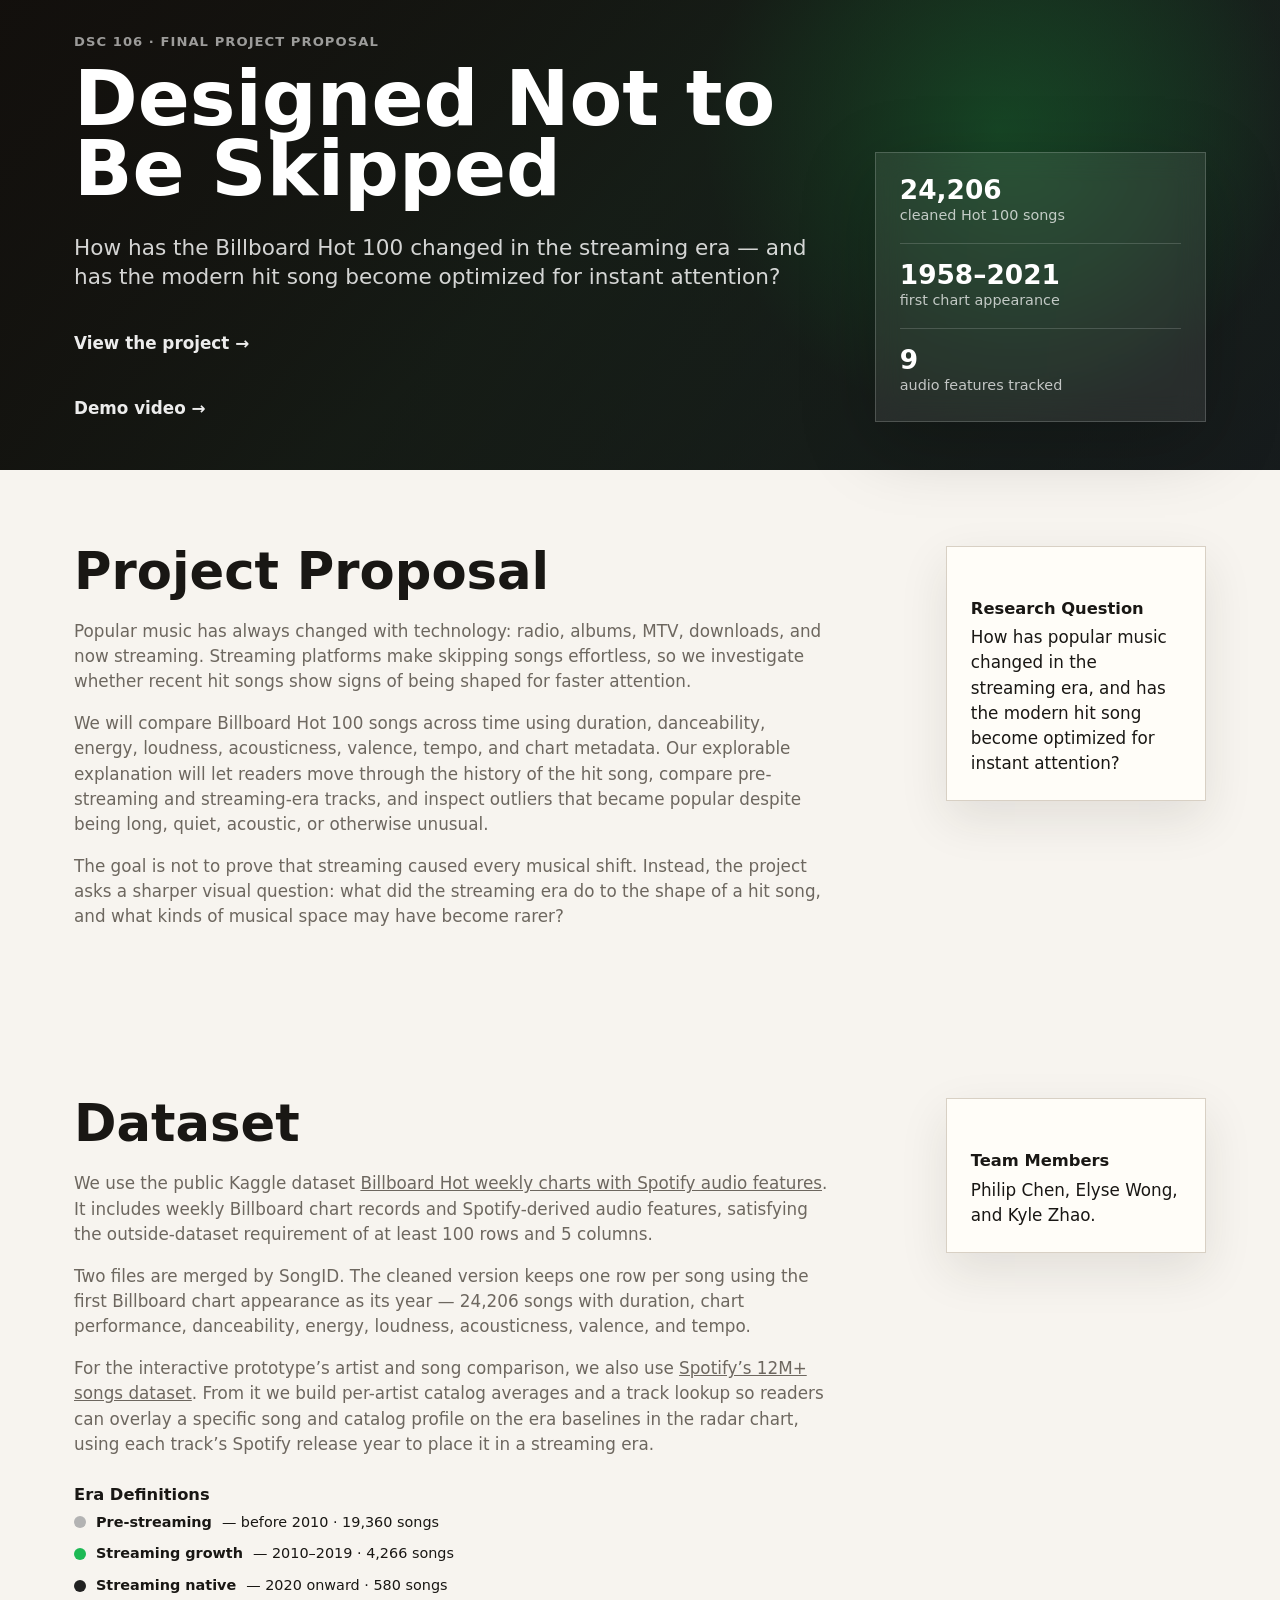
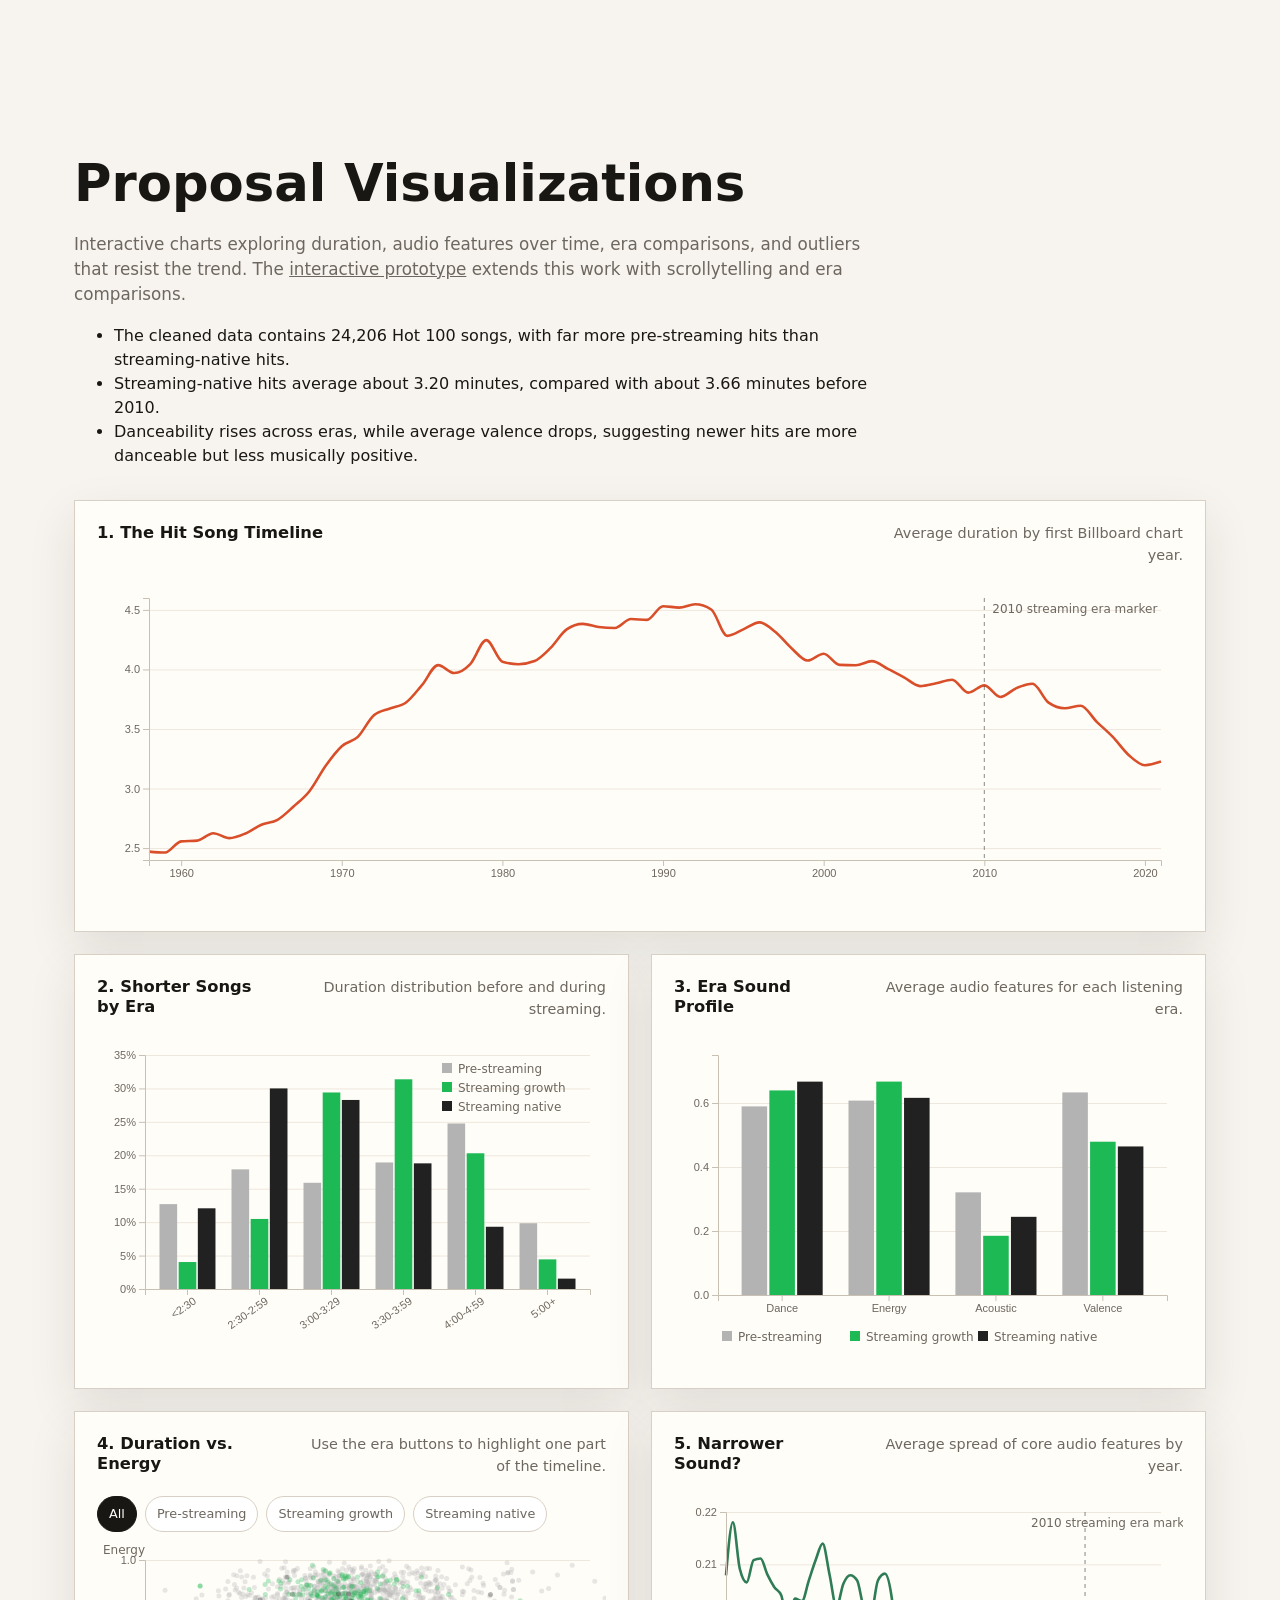
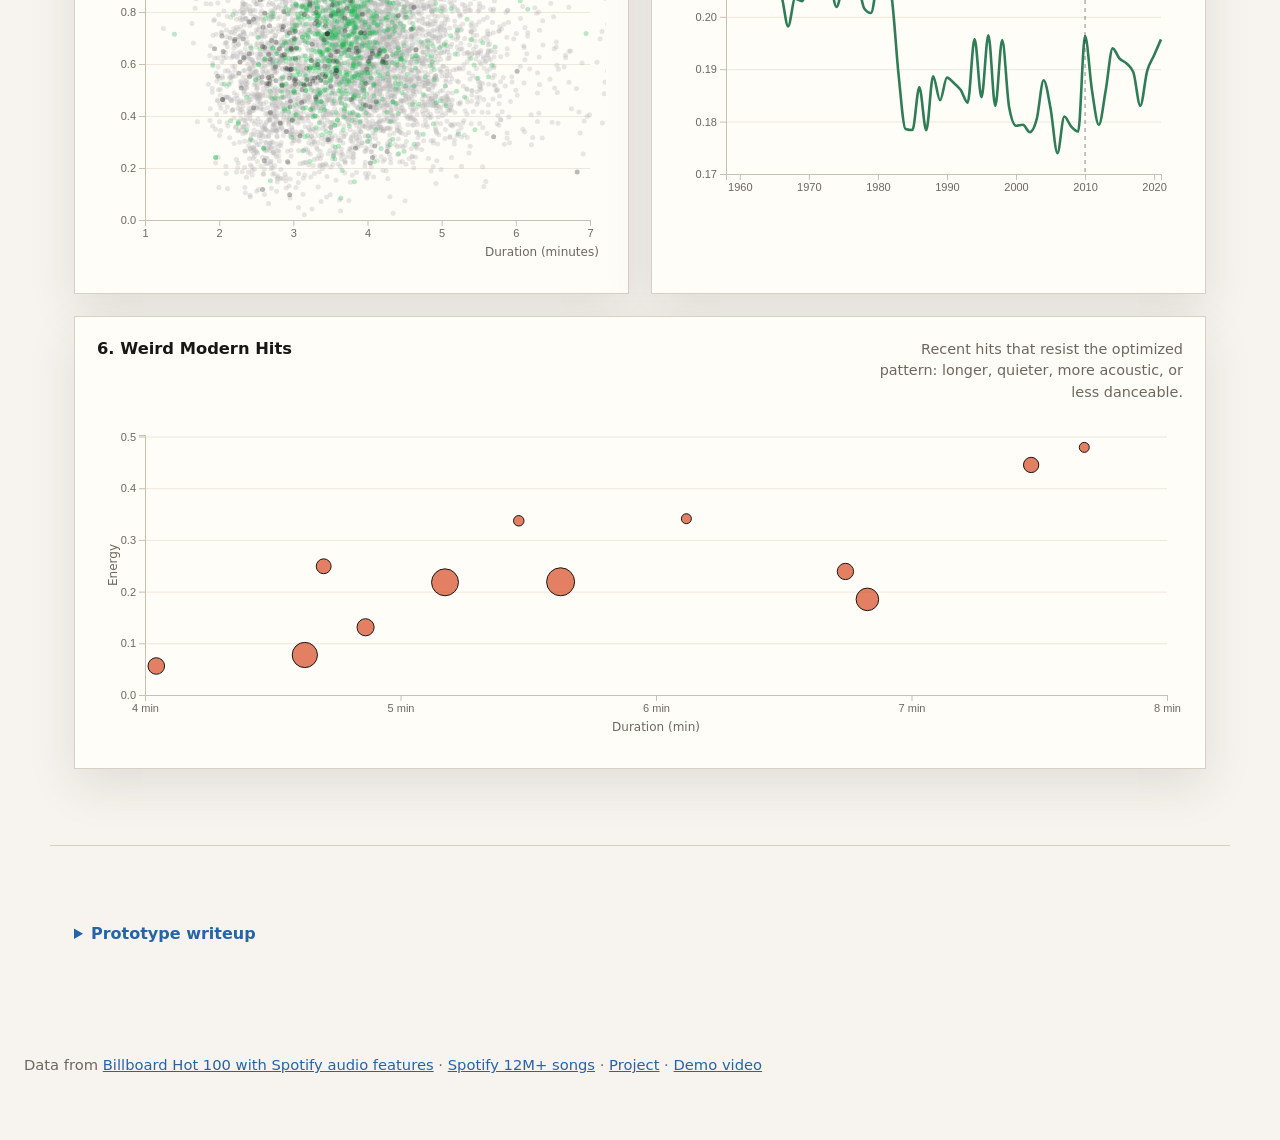
==== commit 3a478da9: "Add Demo Video Links" ====
--- a/proposal.html
+++ b/proposal.html
@@ -19,6 +19,14 @@
           </p>
           <p class="hero-project-link">
             <a href="index.html">View the project →</a>
+          </p>
+          <p class="hero-project-link">
+            <a
+              href="https://youtu.be/vLk6TgVIIx4"
+              target="_blank"
+              rel="noopener noreferrer"
+              >Demo video →</a
+            >
           </p>
         </div>
         <div class="stat-panel" aria-label="Dataset summary">
@@ -254,7 +262,14 @@
         <a href="https://www.kaggle.com/datasets/rodolfofigueroa/spotify-12m-songs"
           >Spotify 12M+ songs</a
         >
-        · <a href="index.html">Interactive prototype</a>
+        · <a href="index.html">Project</a>
+        ·
+        <a
+          href="https://youtu.be/vLk6TgVIIx4"
+          target="_blank"
+          rel="noopener noreferrer"
+          >Demo video</a
+        >
       </p>
     </footer>
 
--- a/style.css
+++ b/style.css
@@ -268,17 +268,42 @@
 }
 
 .native-profile {
-  margin-top: 16px;
+  margin-top: 0;
+  min-height: 0;
+  flex: 1 1 auto;
+  display: flex;
+  flex-direction: column;
 }
 
 .ideal-song {
-  margin-top: 12px;
+  margin-top: 0;
   padding: 18px 18px 16px;
   border: 1px solid var(--line);
   background: var(--panel);
   box-shadow: var(--shadow);
+  min-width: 0;
+  display: flex;
+  flex-direction: column;
+  box-sizing: border-box;
+  grid-column: 1;
+  grid-row: 1;
   align-self: stretch;
-  min-width: 0;
+  height: 100%;
+}
+
+#native-profile {
+  grid-column: 2;
+  grid-row: 1;
+  padding: 18px 18px 16px;
+  border: 1px solid var(--line);
+  background: var(--panel);
+  box-shadow: var(--shadow);
+  box-sizing: border-box;
+  display: flex;
+  flex-direction: column;
+  min-height: 360px;
+  align-self: stretch;
+  height: 100%;
 }
 
 .ideal-song .ideal-title {
@@ -292,8 +317,13 @@
 .ideal-note {
   margin: 0 0 10px;
   color: var(--muted);
-  font-size: 0.86rem;
   line-height: 1.35;
+}
+
+.profile-section .ideal-subtitle,
+.profile-section .ideal-note,
+.profile-section .native-profile-viz .native-profile-caption {
+  font-size: 1.05rem;
 }
 
 .ideal-note {
@@ -312,10 +342,16 @@
   color: var(--muted);
 }
 
-.native-profile-grid {
-  display: grid;
-  grid-template-columns: repeat(2, minmax(0, 1fr));
-  gap: 12px;
+.native-profile-viz {
+  display: flex;
+  flex-direction: column;
+  gap: 14px;
+  flex: 1 1 auto;
+  min-height: 240px;
+}
+
+.profile-feature-pills {
+  margin-bottom: 0;
 }
 
 .era-toggle {
@@ -375,26 +411,60 @@
   color: white;
 }
 
-.native-card {
+.native-hist-chart--main {
+  flex: 1 1 0;
+  min-height: 200px;
+  width: 100%;
+  display: flex;
+  align-items: stretch;
+}
+
+.native-hist-chart--main .native-hist-svg {
+  flex: 1 1 auto;
+  width: 100%;
+  height: 100%;
+  min-height: 200px;
+}
+
+.native-hist-chart--main .mini-hist-y-title,
+.native-hist-chart--main .mini-hist-y-label,
+.native-hist-chart--main .mini-hist-bucket-label,
+.native-hist-chart--main .mini-hist-break-zero {
+  font-size: 9px;
+}
+
+.native-hist-chart--main .mini-hist-mean-label {
+  font-size: 9px;
+}
+
+.native-hist-chart--main .mini-hist-bucket-label,
+.native-hist-chart--main .mini-hist-x-title {
+  font-size: 9px;
+}
+
+.mini-hist-x-title {
+  fill: var(--muted);
+  font-size: 7px;
+  font-weight: 700;
+}
+
+.native-story-card {
+  flex: 0 0 auto;
   padding: 12px 14px;
   border: 1px solid var(--line);
-  background: var(--panel);
+  background: #faf7f0;
   min-width: 0;
 }
 
-.native-card h4 {
-  margin: 0 0 6px;
-  font-size: 0.86rem;
-}
-
-.native-rule {
-  margin: 0 0 6px;
-  font-size: 0.7rem;
-  color: var(--muted);
-  line-height: 1.3;
-}
-
-.native-bar-chart {
+.native-profile-viz .native-profile-caption {
+  flex: 0 0 auto;
+  margin: 0;
+  color: var(--muted);
+  line-height: 1.35;
+}
+
+.native-bar-chart,
+.native-hist-chart {
   margin-top: 2px;
 }
 
@@ -405,10 +475,84 @@
   font-variant-numeric: tabular-nums;
 }
 
-.native-bar-svg {
+.native-bar-svg,
+.native-hist-svg {
   display: block;
   width: 100%;
   height: auto;
+}
+
+.mini-hist-bar {
+  pointer-events: all;
+  cursor: pointer;
+}
+
+.mini-hist-mean {
+  stroke: #1db954;
+  stroke-width: 2;
+}
+
+.mini-hist-mean-label {
+  fill: #1db954;
+  font-size: 7px;
+  font-weight: 800;
+}
+
+.mini-hist-y-axis,
+.mini-hist-y-tick {
+  stroke: #c8c0b6;
+  stroke-width: 1;
+}
+
+.mini-hist-y-grid {
+  stroke: #e8e2d8;
+  stroke-width: 1;
+  pointer-events: none;
+}
+
+.mini-hist-x-axis {
+  stroke: #c8c0b6;
+  stroke-width: 1;
+}
+
+.mini-hist-x-tick {
+  stroke: #c8c0b6;
+  stroke-width: 1;
+}
+
+.mini-hist-axis-break {
+  stroke: #6d675f;
+  stroke-width: 1.4;
+  stroke-linecap: round;
+  pointer-events: none;
+}
+
+.mini-hist-x-axis-stub {
+  stroke: #c8c0b6;
+}
+
+.mini-hist-break-zero {
+  font-size: 7px;
+}
+
+.mini-hist-y-label {
+  fill: var(--muted);
+  font-size: 7px;
+  font-weight: 600;
+  font-variant-numeric: tabular-nums;
+}
+
+.mini-hist-y-title {
+  fill: var(--muted);
+  font-size: 7px;
+  font-weight: 700;
+}
+
+.mini-hist-bucket-label {
+  fill: var(--muted);
+  font-size: 7px;
+  font-weight: 600;
+  font-variant-numeric: tabular-nums;
 }
 
 .mini-bar-label {
@@ -430,6 +574,10 @@
   width: 100%;
   min-width: 0;
   overflow: visible;
+  flex: 1;
+  display: flex;
+  flex-direction: column;
+  min-height: 0;
 }
 
 .ideal-feature-list {
@@ -438,12 +586,15 @@
   list-style: none;
   display: grid;
   gap: 8px;
+  flex: 1;
+  grid-template-rows: repeat(6, 1fr);
+  min-height: 0;
 }
 
 .ideal-feature-item {
   display: flex;
   justify-content: space-between;
-  align-items: baseline;
+  align-items: center;
   gap: 12px;
   padding: 10px 12px;
   border: 1px solid var(--line);
@@ -531,7 +682,9 @@
 
 .section.profile-section {
   /* Override the default 2-col .section layout: center everything */
-  display: block !important;
+  display: flex !important;
+  flex-direction: column;
+  gap: 20px;
   max-width: 1360px;
   padding-top: 76px;
   padding-bottom: 76px;
@@ -539,7 +692,7 @@
 
 .profile-section .section-copy {
   max-width: 1360px;
-  margin: 0 auto 18px;
+  margin: 0 auto;
 }
 
 .profile-panel {
@@ -548,22 +701,15 @@
   width: 100%;
   max-width: 1360px;
   margin: 0 auto;
-  grid-template-columns: minmax(0, 1fr) minmax(280px, 360px);
-  align-items: start;
-}
-
-#native-profile .native-profile-grid {
-  grid-template-columns: repeat(3, minmax(0, 1fr));
-  gap: 12px;
+  grid-template-columns: minmax(280px, 360px) minmax(0, 1fr);
+  grid-template-rows: auto;
+  align-items: stretch;
 }
 
 .profile-panel .step-link {
   margin-top: 8px;
 }
 
-.profile-panel .ideal-song {
-  margin-top: 0;
-}
 
 .era-controls {
   display: flex;
@@ -1085,7 +1231,7 @@
 }
 
 .song-card {
-  min-height: 292px;
+  min-height: 360px;
   padding: 28px;
   border: 1px solid var(--line);
   background: var(--panel);
@@ -1134,6 +1280,36 @@
   font-size: 1.08rem;
 }
 
+.song-feature-bars {
+  display: grid;
+  grid-template-columns: repeat(4, minmax(0, 1fr)) minmax(72px, 0.5fr);
+  gap: 8px;
+  margin: 0;
+}
+
+.song-bar-card {
+  padding: 12px;
+  border: 1px solid var(--line);
+  background: #faf7f0;
+  min-width: 0;
+}
+
+.song-bar-card h4 {
+  margin: 0 0 6px;
+  font-size: 0.72rem;
+  font-weight: 800;
+  text-transform: uppercase;
+  color: var(--muted);
+}
+
+.song-bar-card .native-bar-chart {
+  margin-top: 0;
+}
+
+.song-bar-card .native-bar-svg {
+  width: 100%;
+}
+
 .song-metrics {
   display: grid;
   grid-template-columns: repeat(5, minmax(0, 1fr));
@@ -1165,6 +1341,18 @@
 .song-metric-peak {
   display: flex;
   flex-direction: column;
+  justify-content: center;
+  padding: 12px;
+  border: 1px solid var(--line);
+  background: #faf7f0;
+  container-type: inline-size;
+}
+
+.song-metric-peak dt {
+  color: var(--muted);
+  font-size: 0.72rem;
+  font-weight: 800;
+  text-transform: uppercase;
 }
 
 .song-metric-peak dd {
@@ -1174,6 +1362,7 @@
   justify-content: center;
   margin: 8px 0 0;
   font-size: clamp(1.85rem, 38cqi, 3.75rem);
+  font-weight: 900;
   line-height: 1;
   letter-spacing: -0.02em;
 }
@@ -1776,6 +1965,25 @@
 
   .profile-panel {
     grid-template-columns: 1fr;
+    grid-template-rows: auto auto;
+  }
+
+  #native-profile {
+    grid-column: 1;
+    grid-row: 2;
+    height: auto;
+  }
+
+  .ideal-song {
+    grid-column: 1;
+    grid-row: 1;
+    height: auto;
+  }
+
+  .ideal-song-chart,
+  .ideal-feature-list {
+    flex: none;
+    grid-template-rows: none;
   }
 
   .song-compare-layout {
@@ -1840,10 +2048,6 @@
     padding: 28px 0;
   }
 
-  .native-profile-grid {
-    grid-template-columns: 1fr;
-  }
-
   .explore-section {
     margin-top: 0;
     padding-top: 32px;
@@ -1884,6 +2088,23 @@
 
   .song-card-main {
     display: block;
+  }
+
+  .song-feature-bars {
+    grid-template-columns: repeat(2, minmax(0, 1fr));
+  }
+
+  .song-metric-peak {
+    grid-column: 1 / -1;
+    flex-direction: row;
+    align-items: center;
+    justify-content: space-between;
+    gap: 12px;
+  }
+
+  .song-metric-peak dd {
+    margin: 0;
+    font-size: clamp(1.5rem, 8vw, 2rem);
   }
 
   .native-play,
